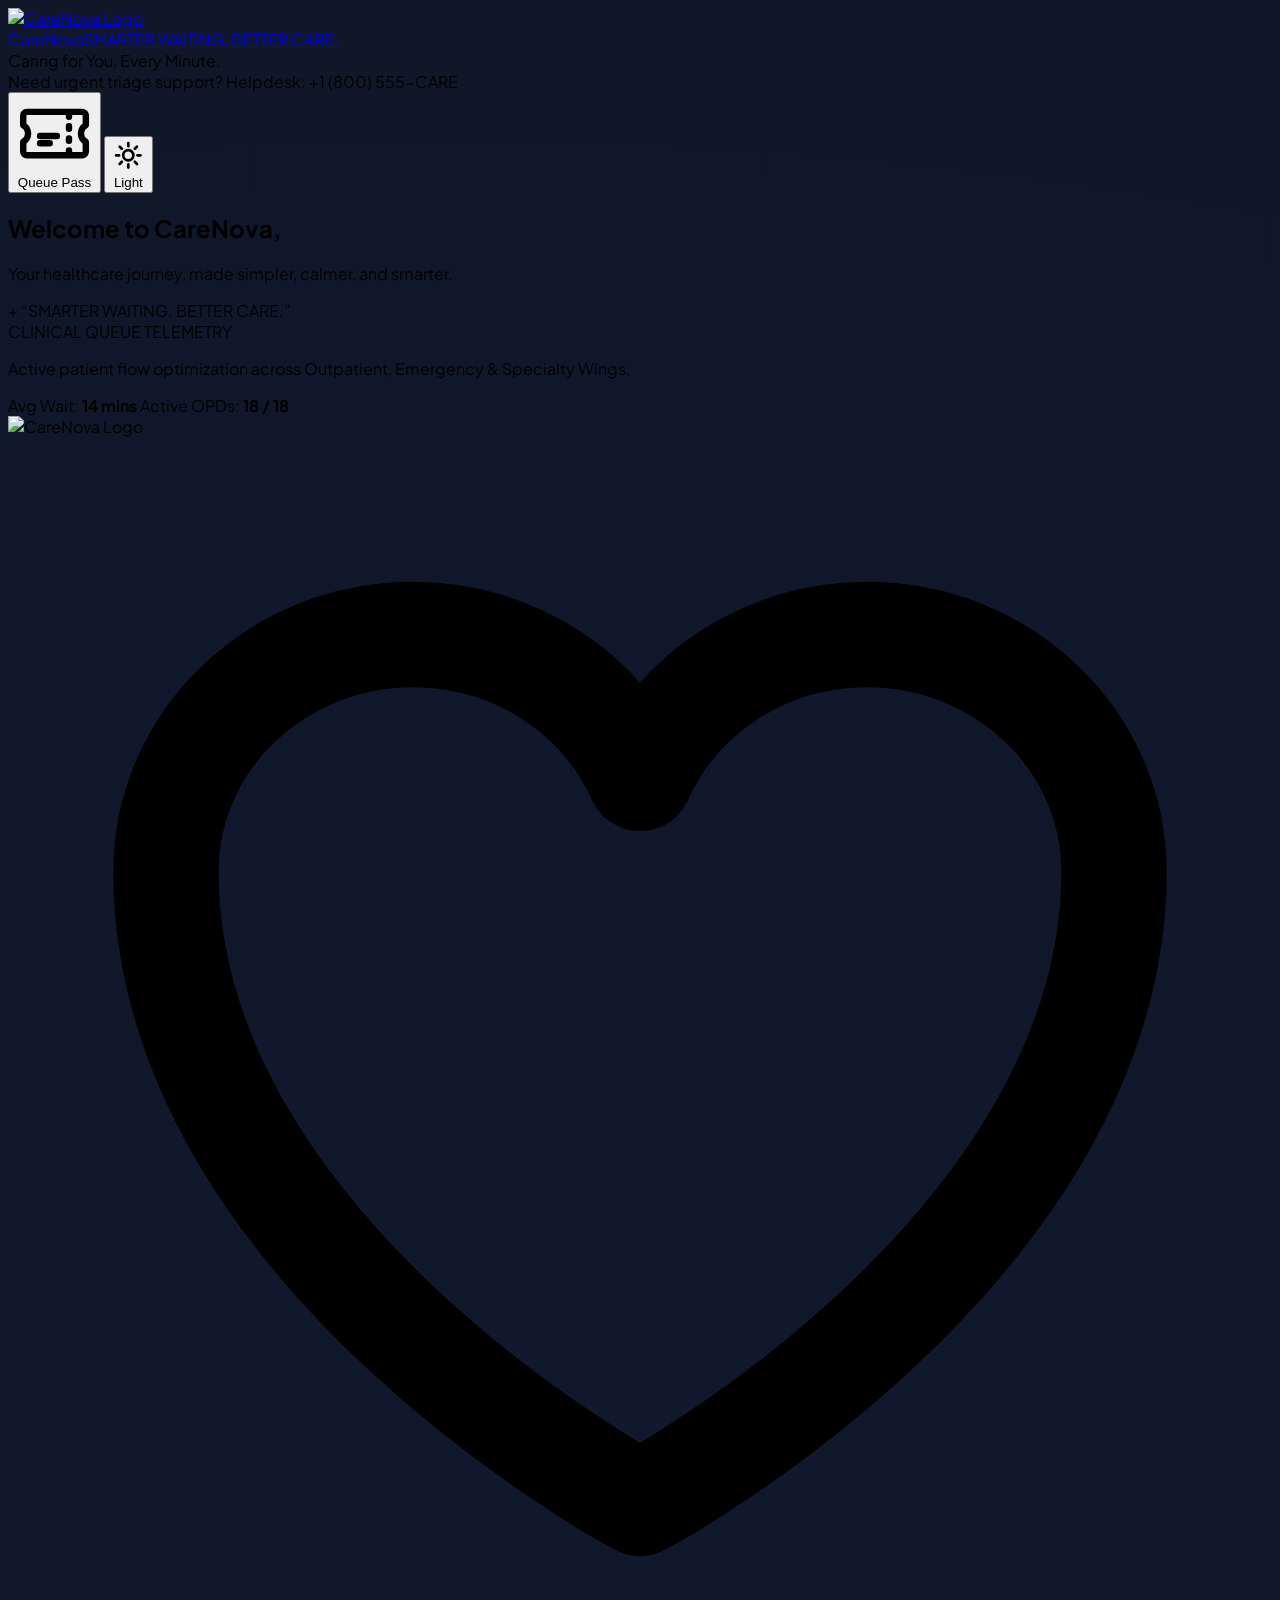
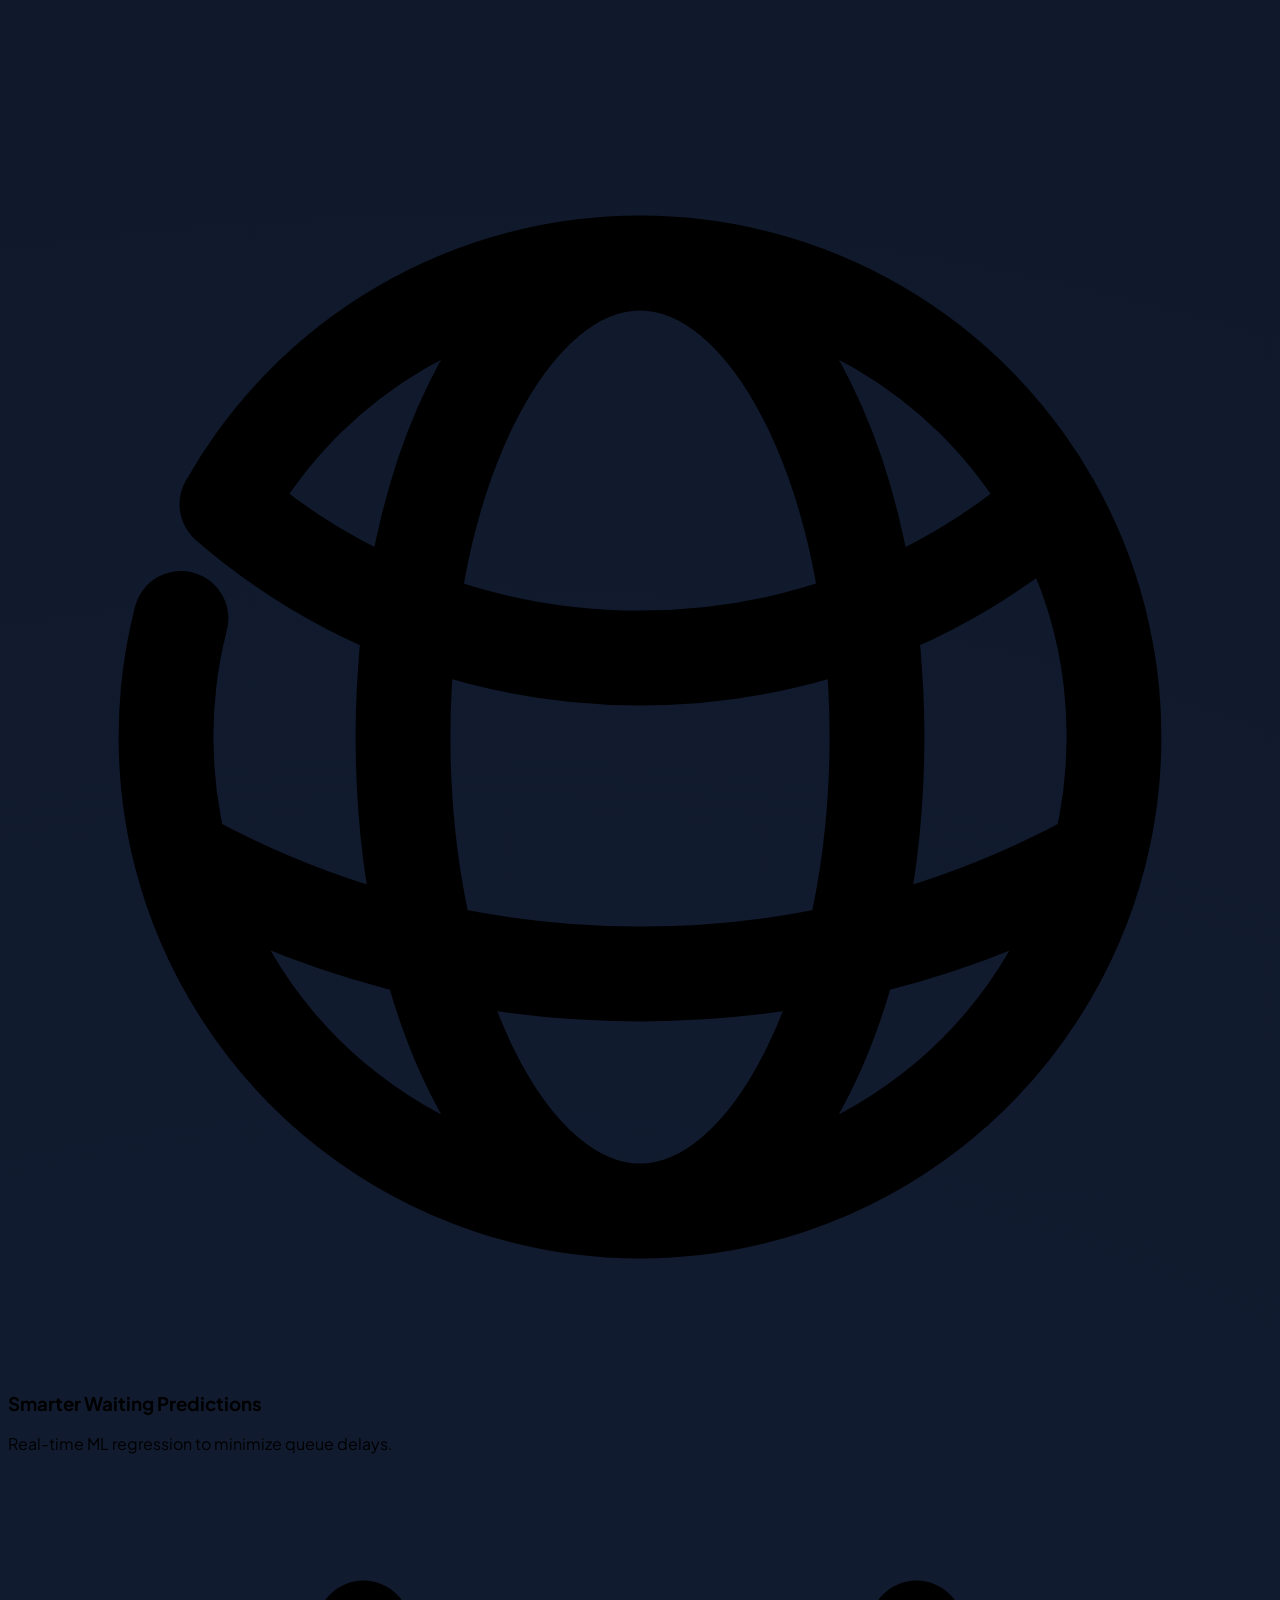
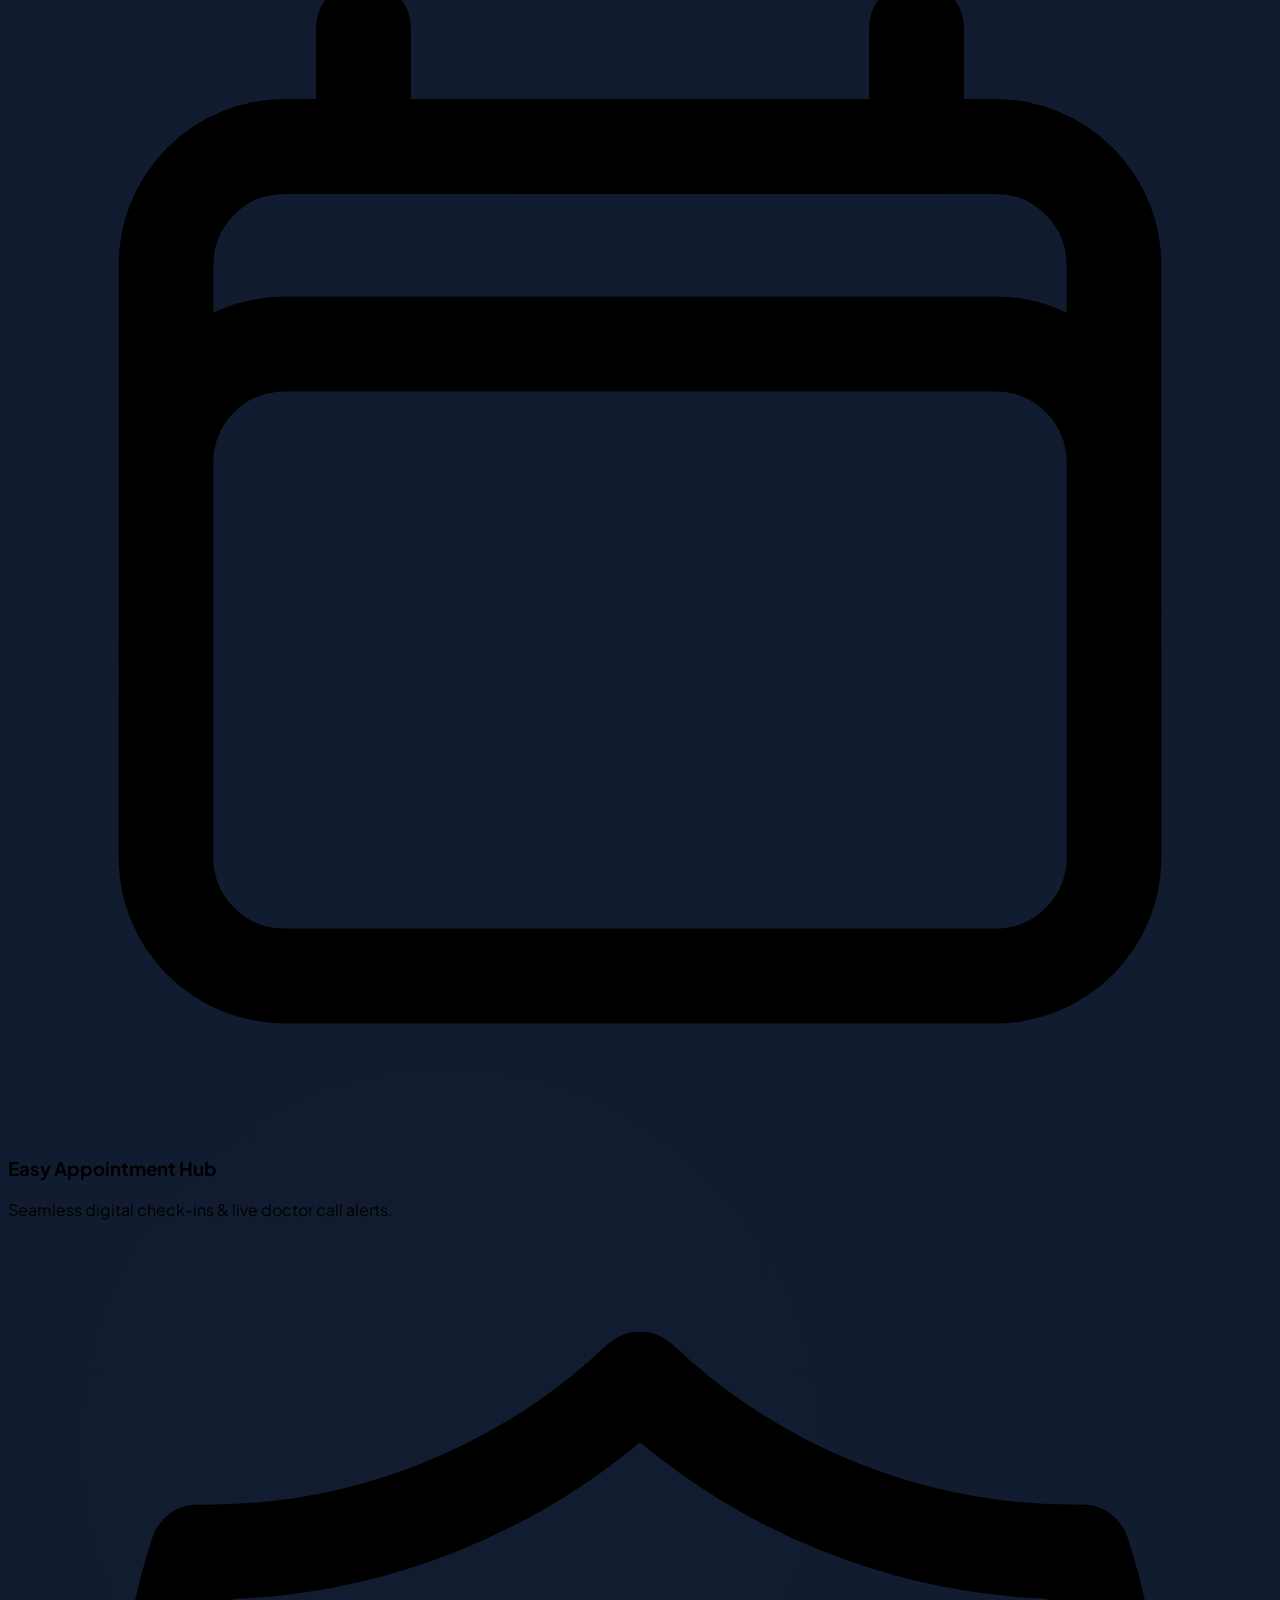
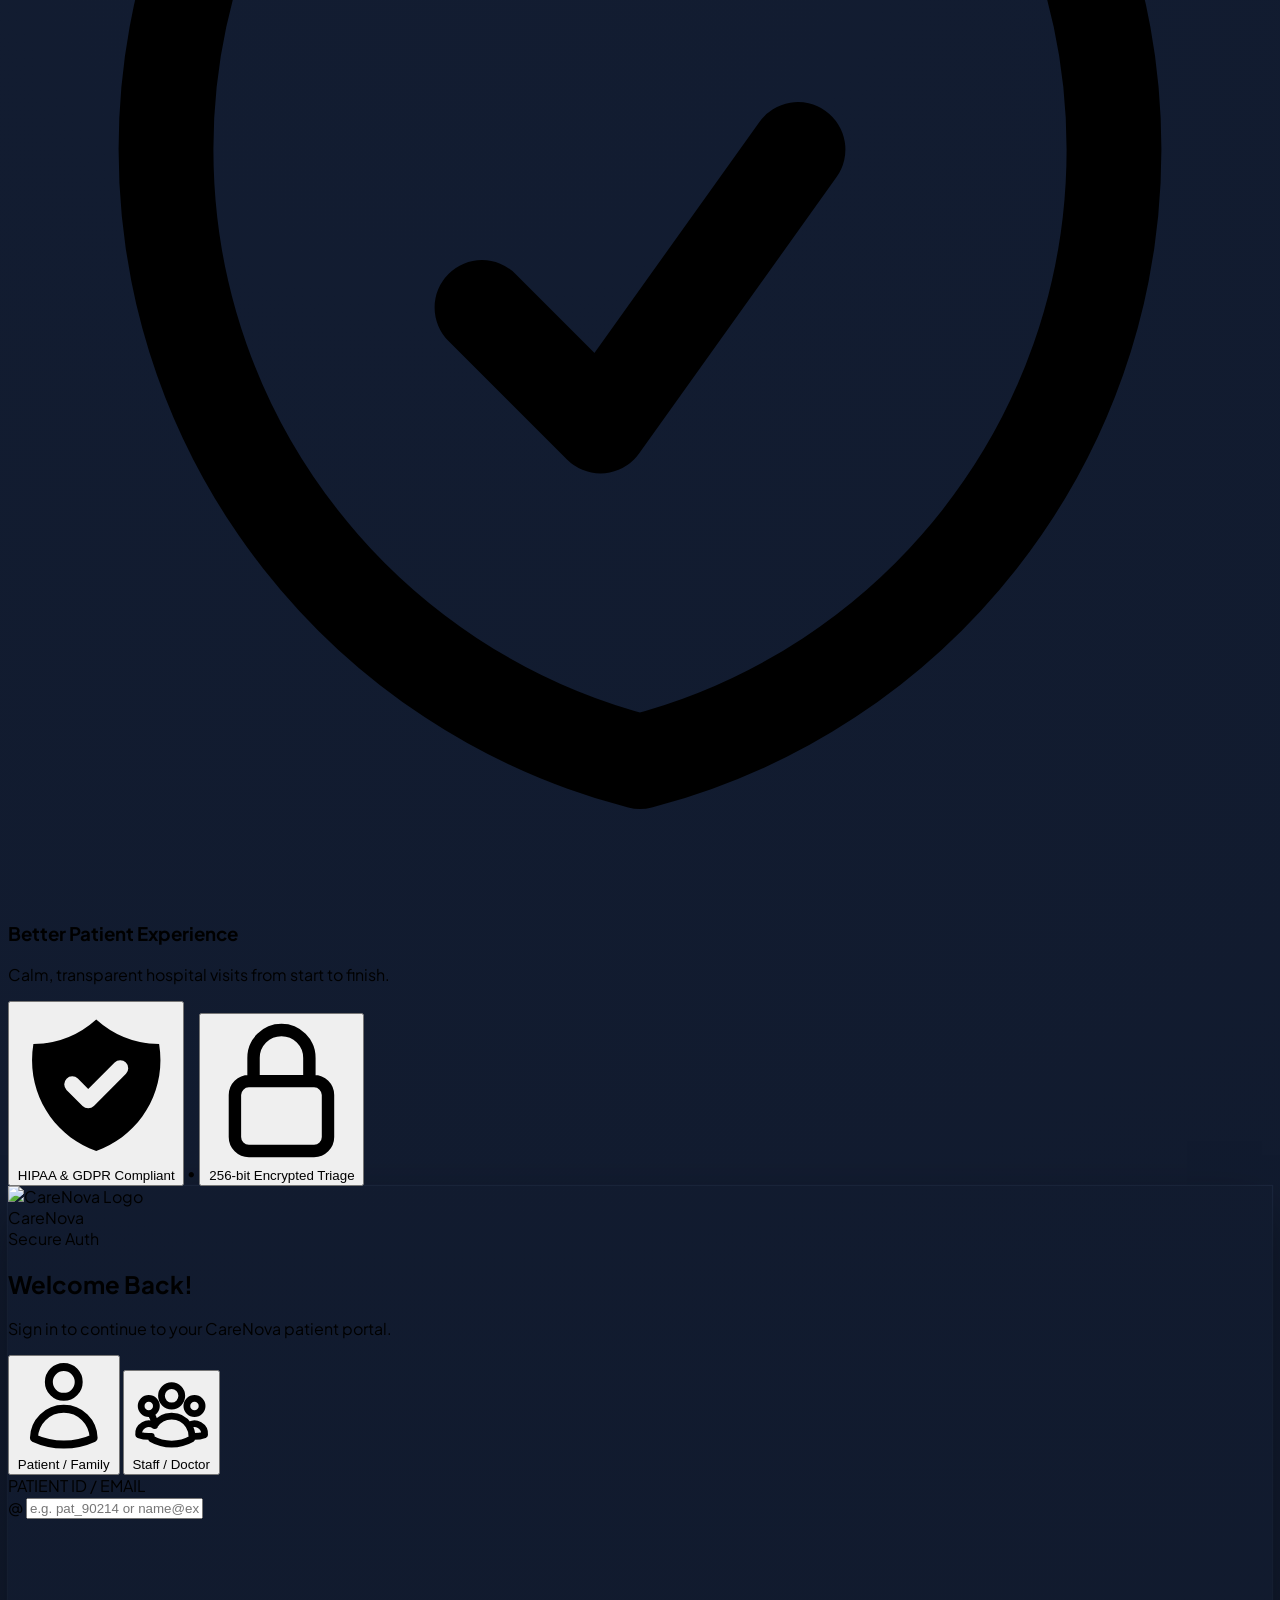
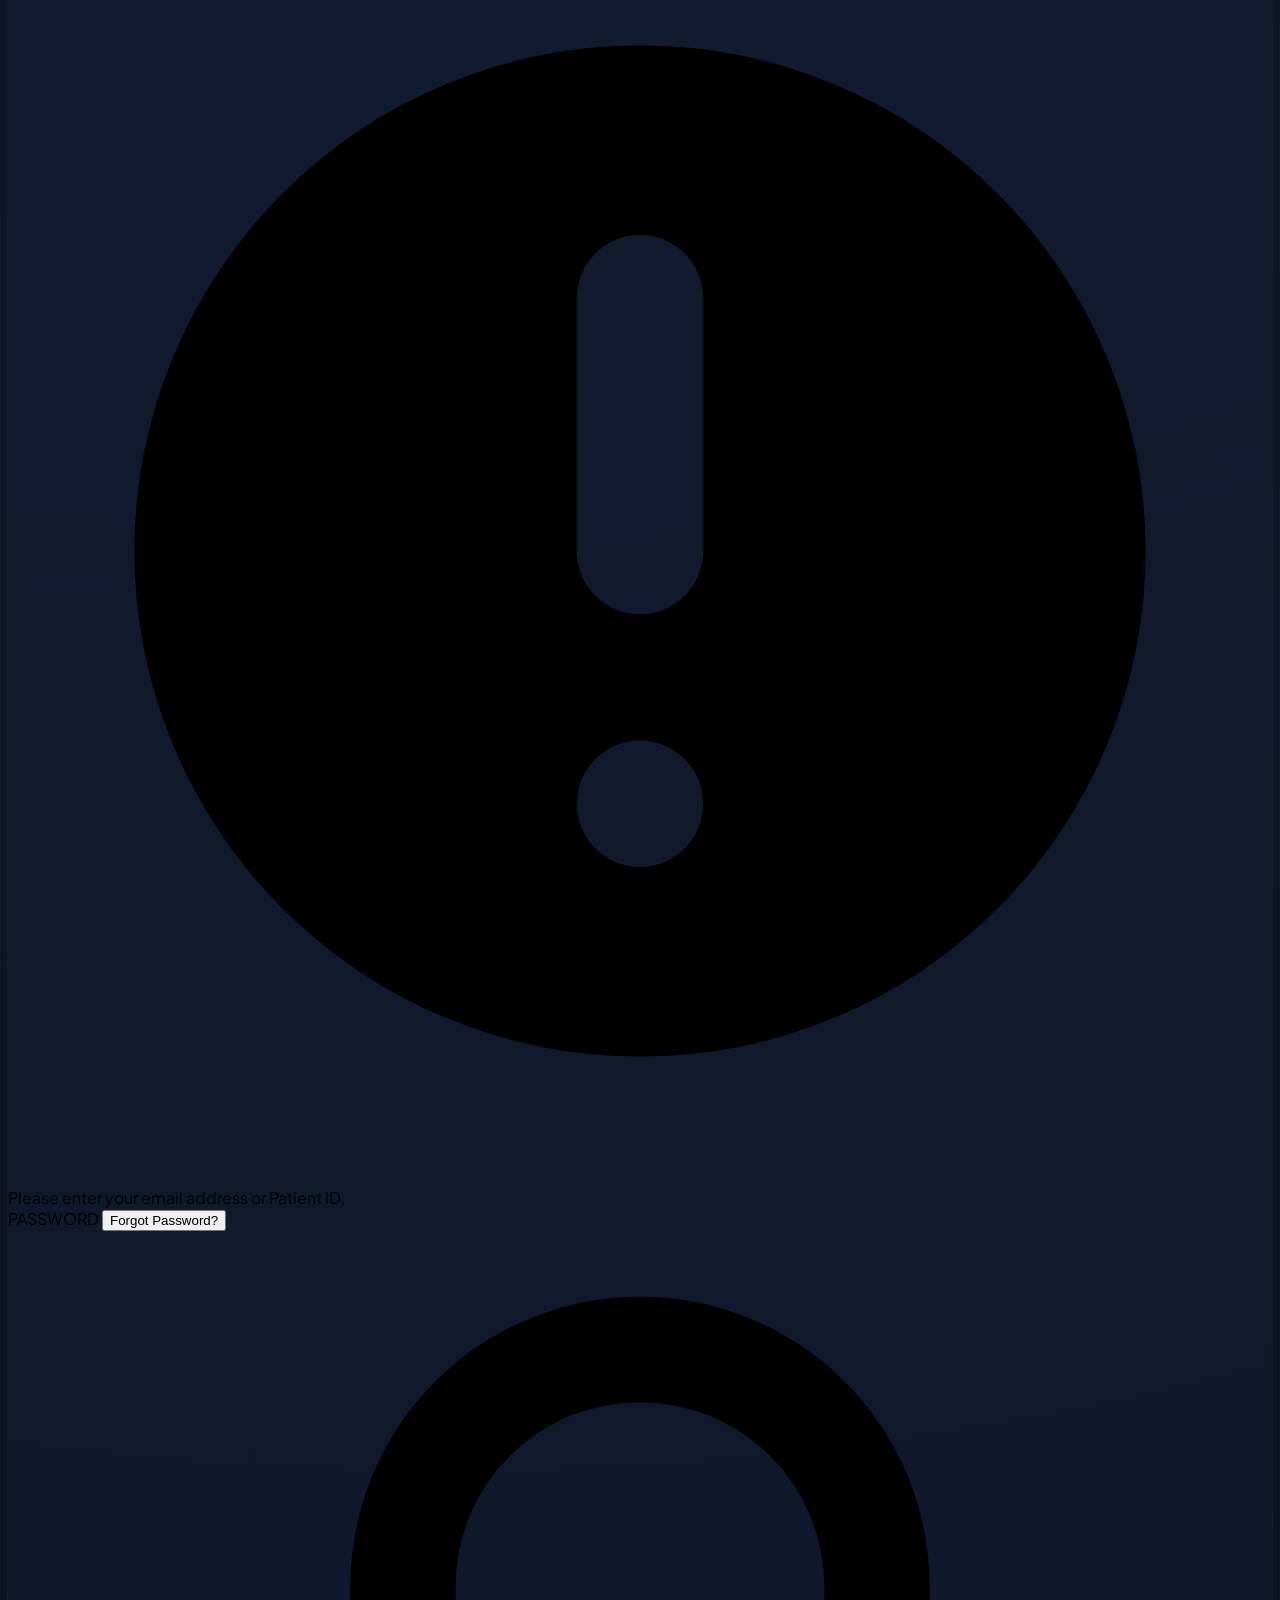
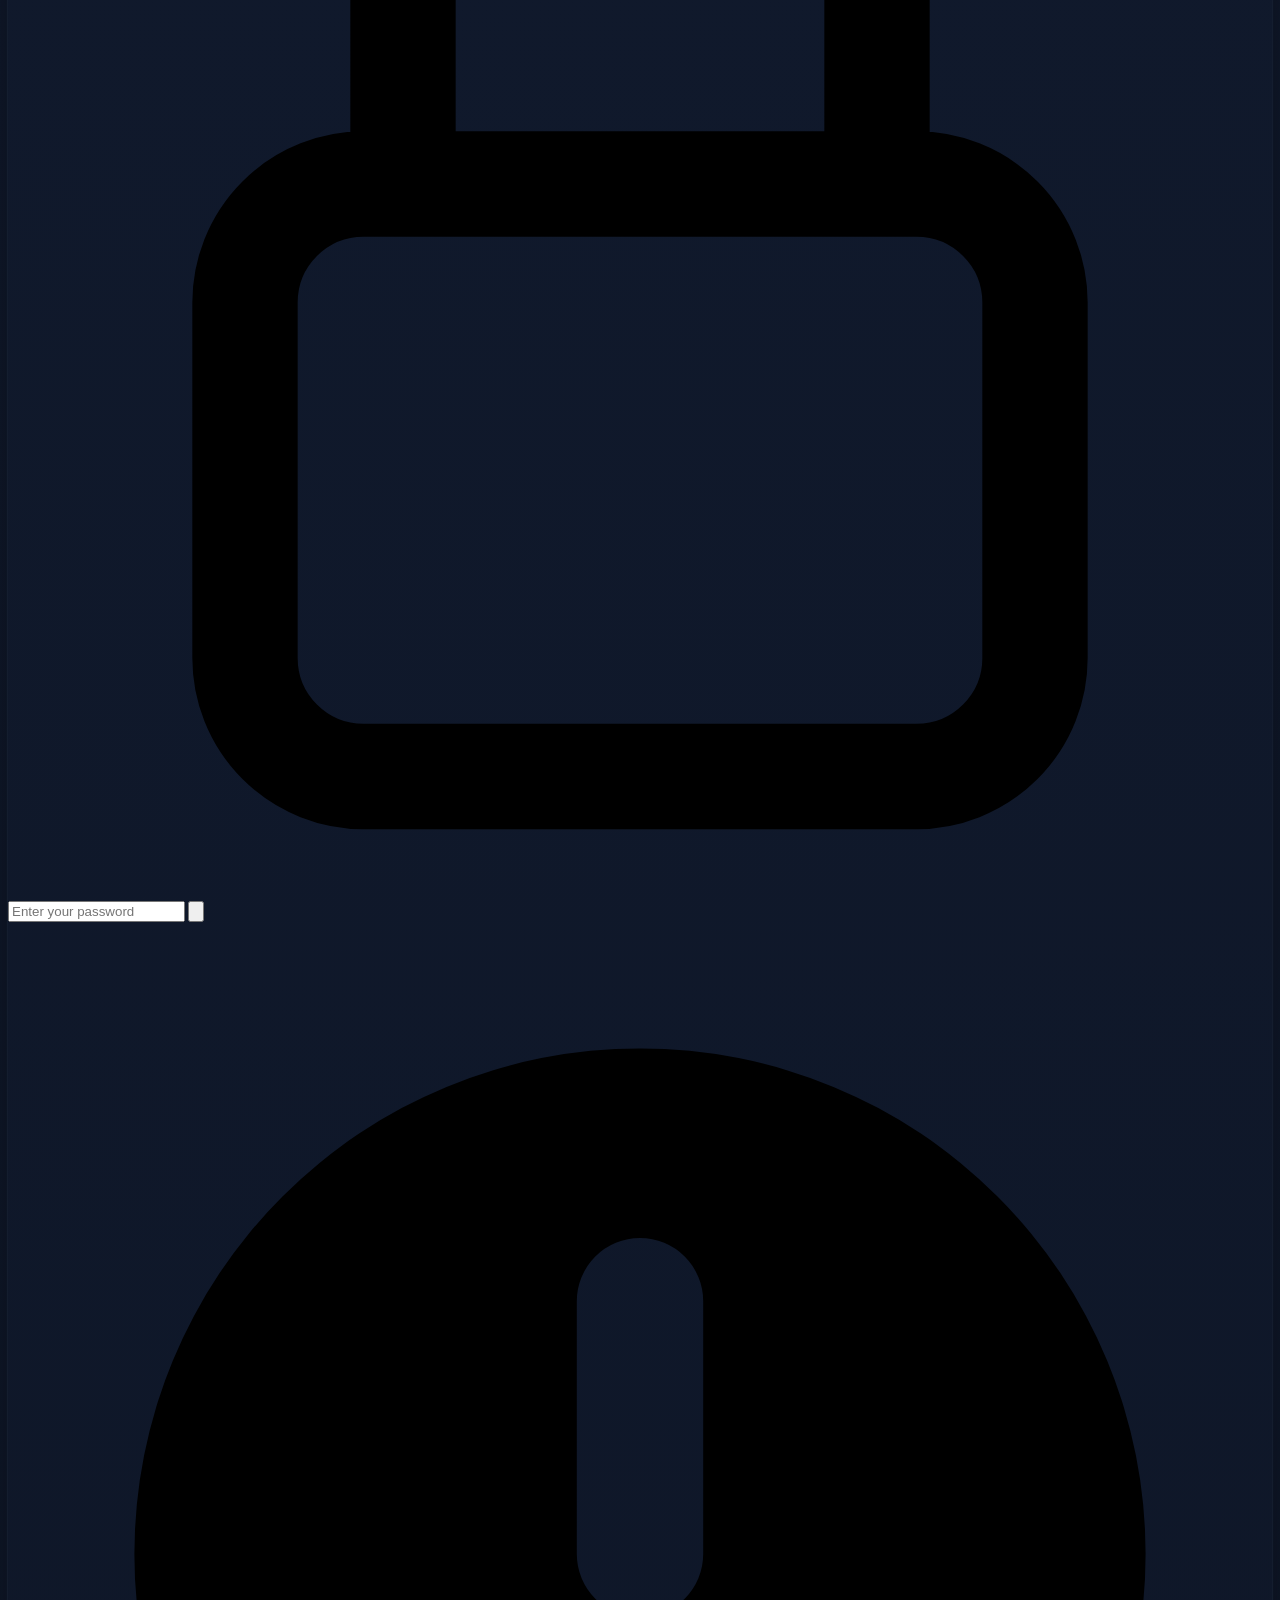
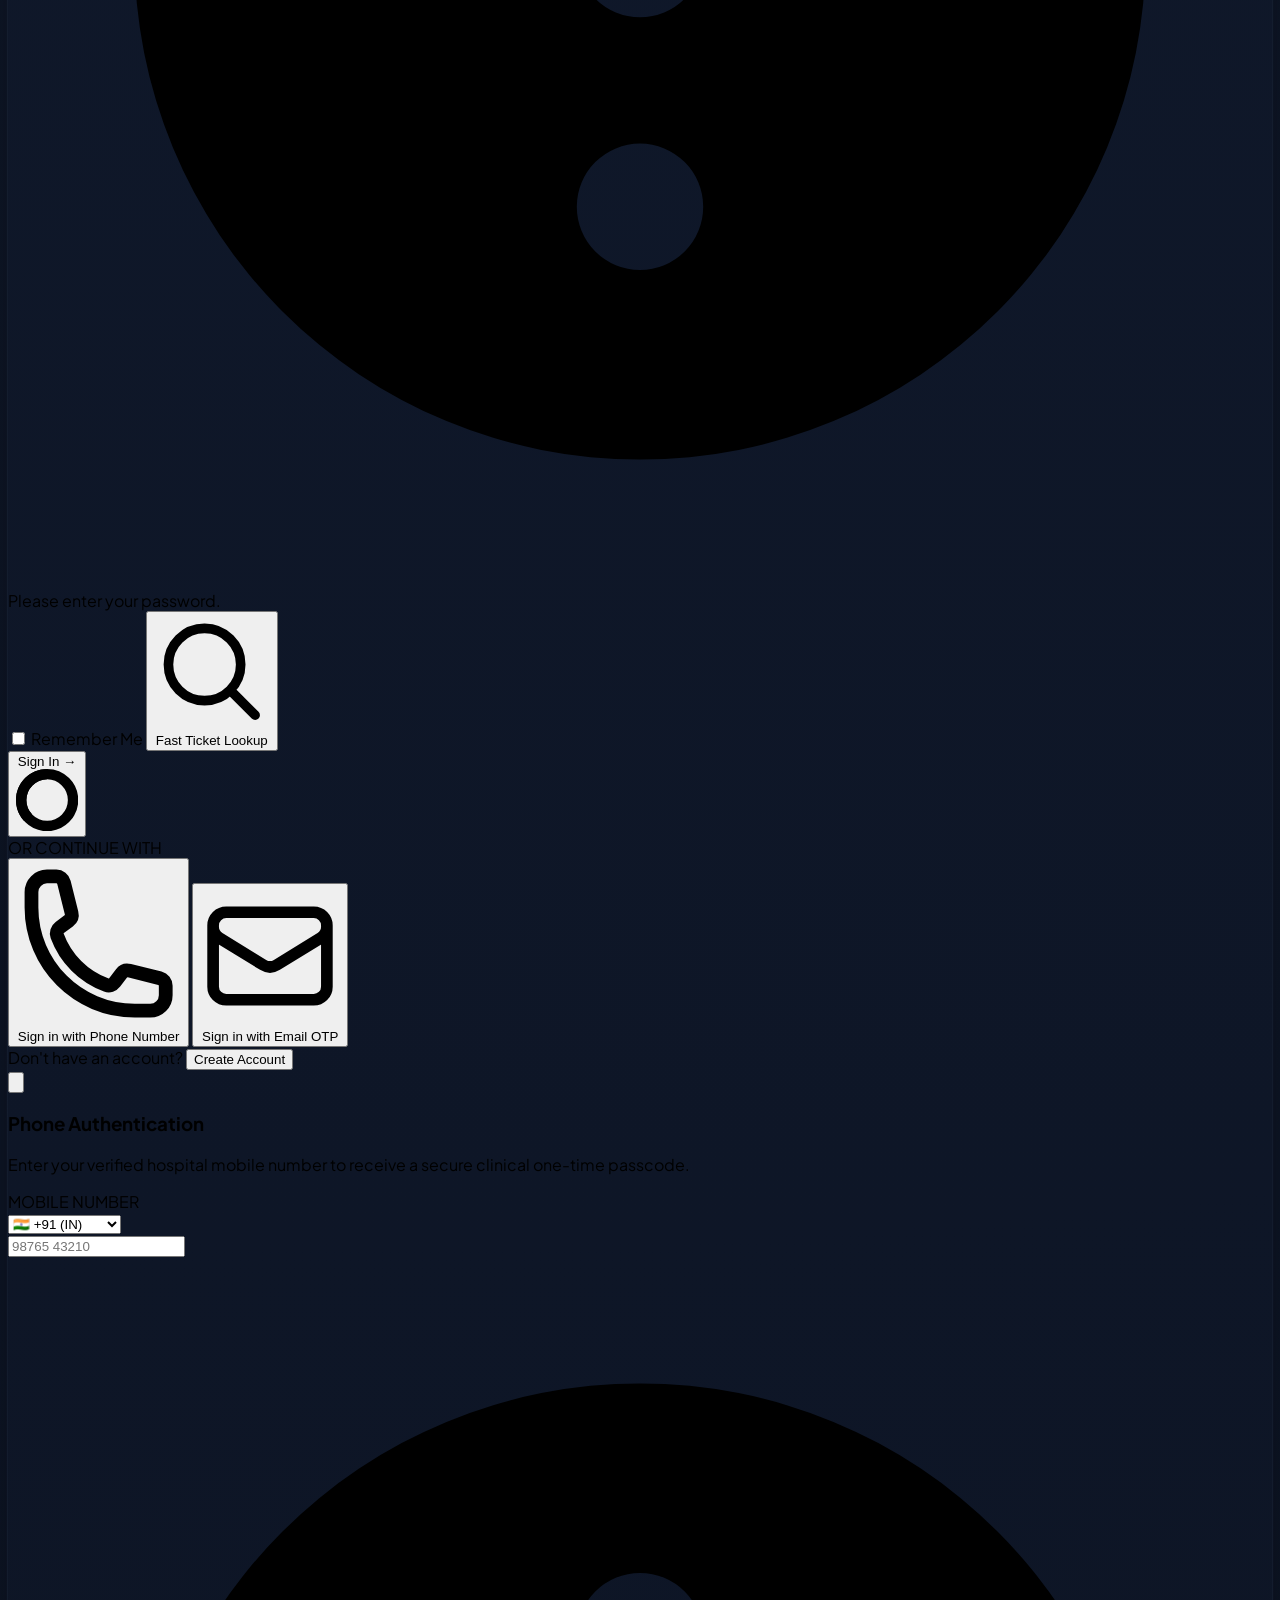
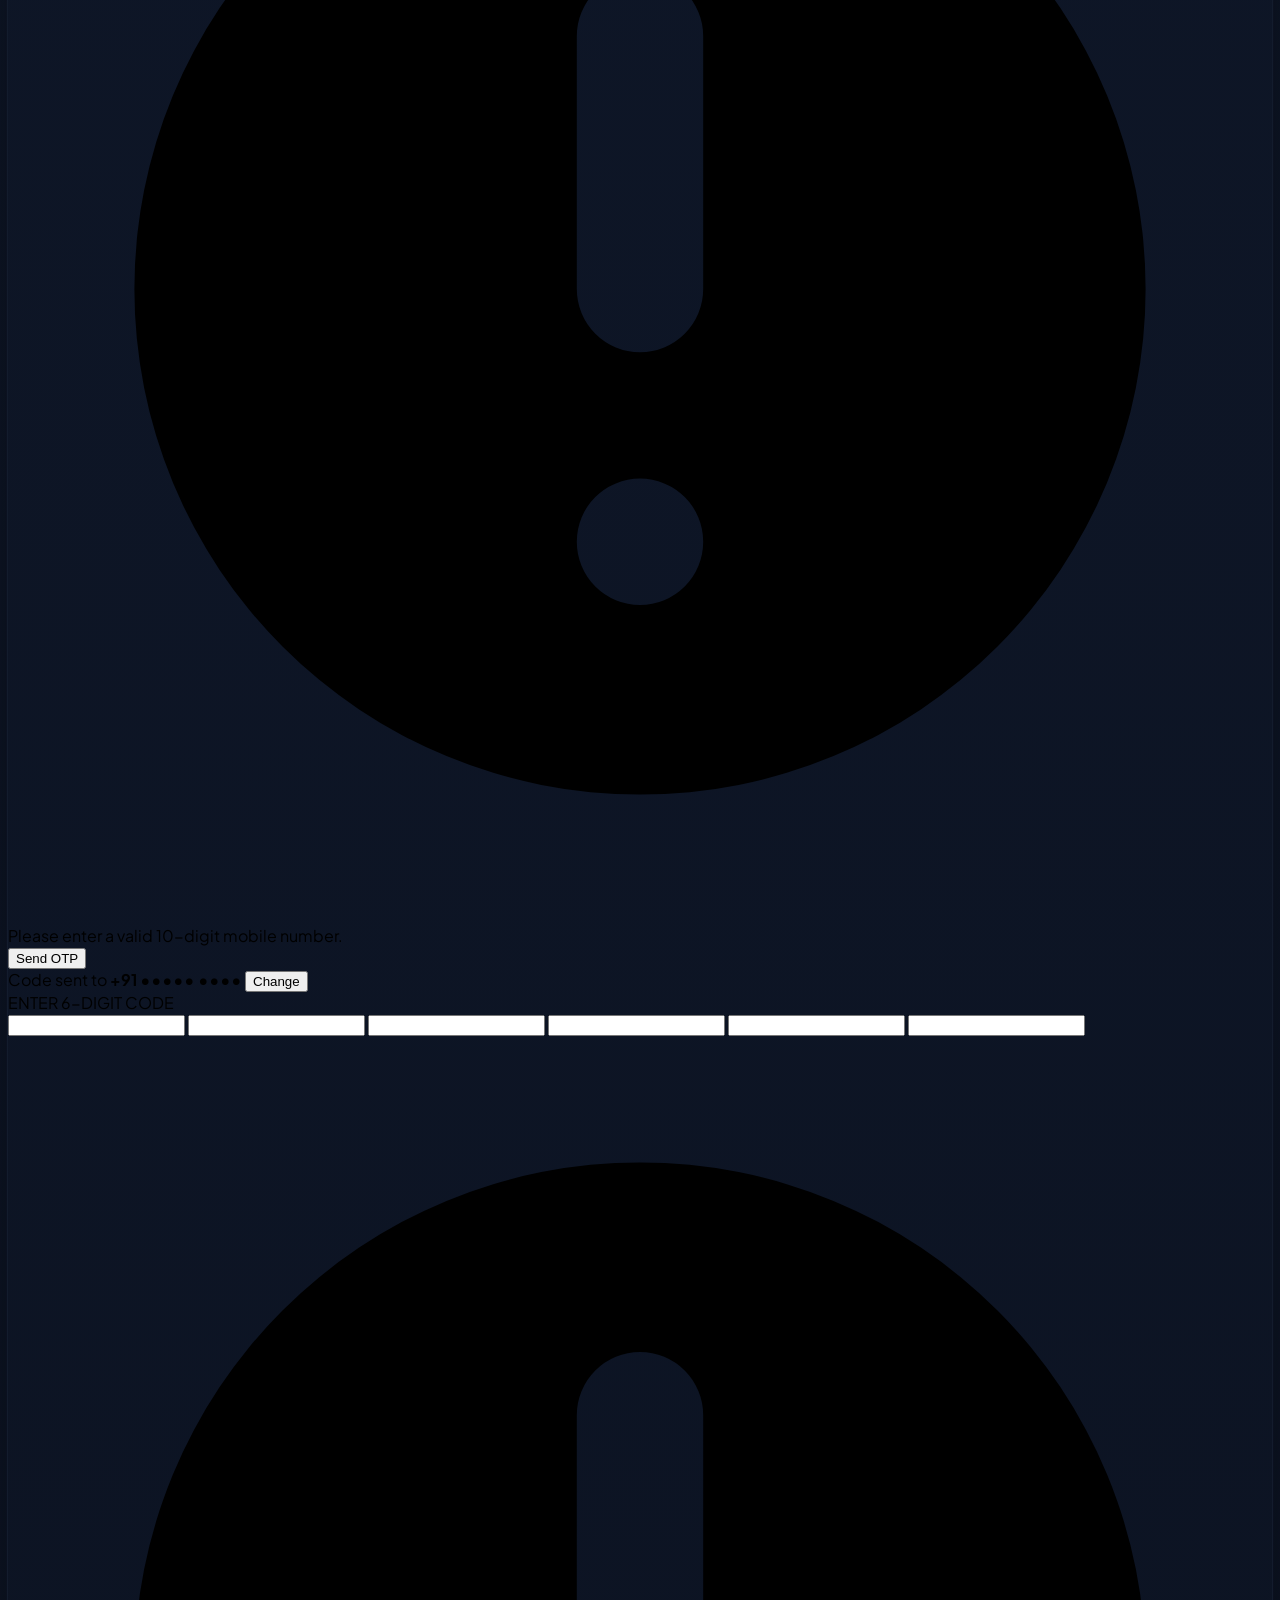
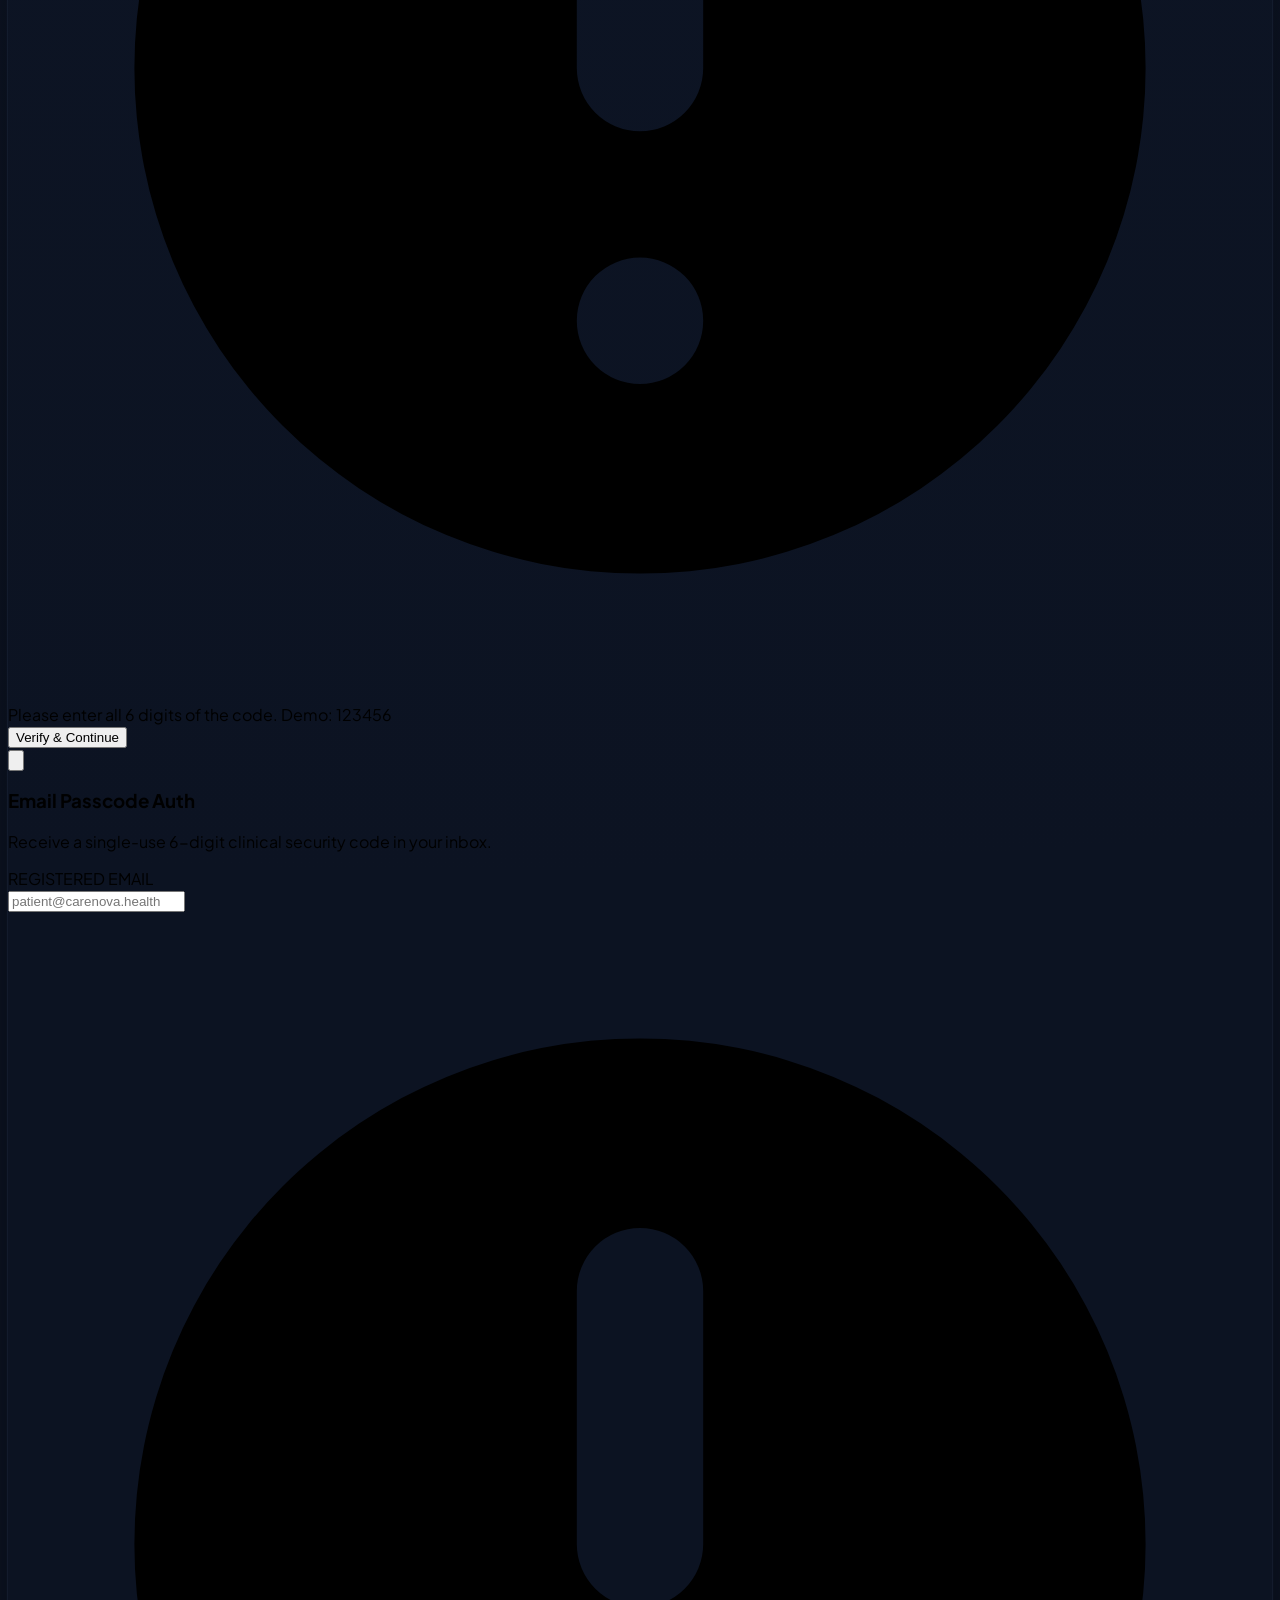
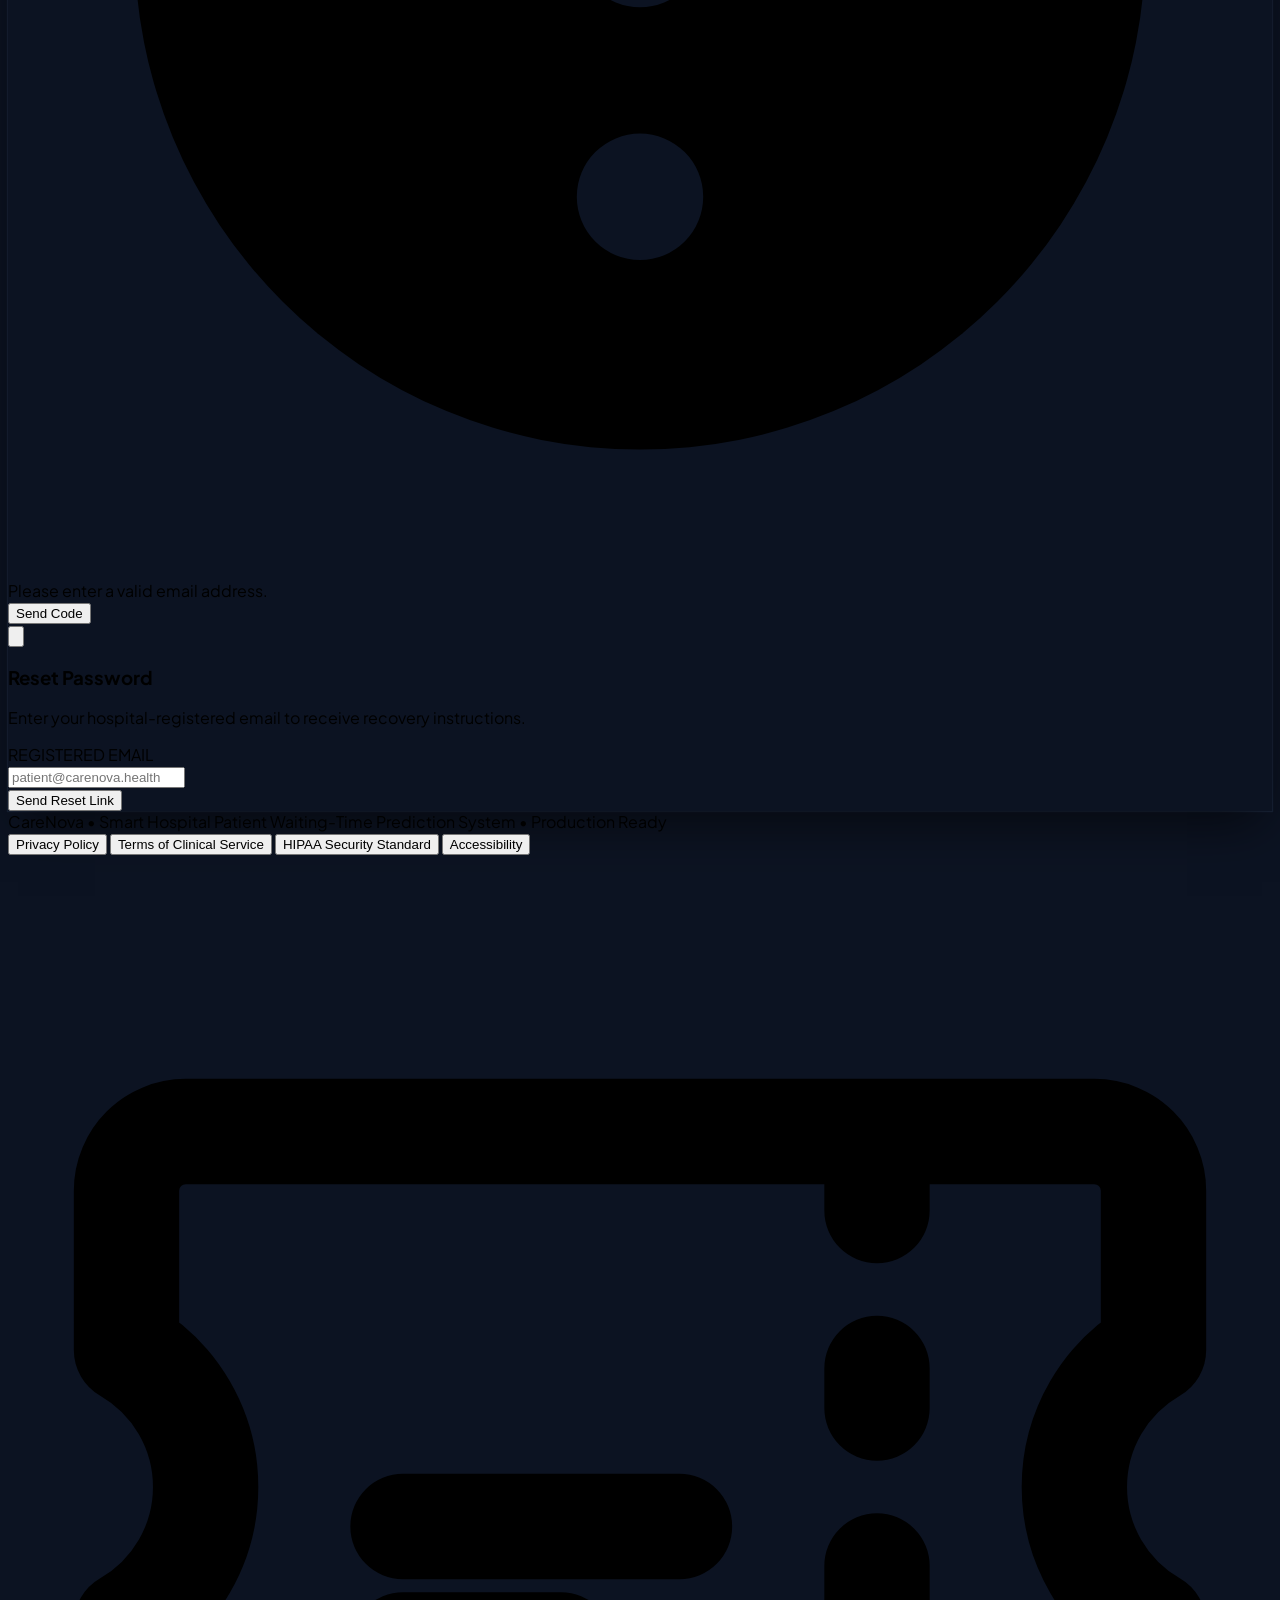
==== templates/index.html @ a92d665c "Add CareNova project files" ====
<!DOCTYPE html><html class="h-full" lang="en"><head>
<meta charset="utf-8">
<meta content="width=device-width, initial-scale=1.0" name="viewport">
<title>CareNova - Smart Hospital Patient Waiting-Time Prediction System</title>
<script src="https://cdn.tailwindcss.com?plugins=forms,container-queries"></script>
<script>
    tailwind.config = {
      darkMode: 'class',
      theme: {
        extend: {
          colors: {
            midnight: {
              bg: '#0c1322',
              card: '#161f30',
              surface: '#1c283e',
              border: '#222f47',
              input: '#121a29',
              accent: '#818cf8',
              hover: '#222f47',
              text: '#f1f5f9',
              muted: '#94a3b8'
            }
          },
          fontFamily: {
            sans: ['Plus Jakarta Sans', 'Inter', 'sans-serif']
          }
        }
      }
    }
  </script>
<style>
    @import url('https://fonts.googleapis.com/css2?family=Plus+Jakarta+Sans:wght@400;500;600;700;800&family=Inter:wght@400;500;600;700&display=swap');
    
    body {
      font-family: 'Plus Jakarta Sans', sans-serif;
    }
    
    /* Light Mode organic background glow */
    .carenova-light-bg {
      background-color: #f7f9fd;
      background-image: 
        radial-gradient(at 0% 0%, rgba(220, 228, 252, 0.6) 0px, transparent 50%),
        radial-gradient(at 100% 0%, rgba(230, 235, 255, 0.5) 0px, transparent 40%),
        radial-gradient(at 50% 100%, rgba(238, 242, 255, 0.6) 0px, transparent 60%);
    }

    /* Midnight Blue Theme for Dark Mode matching IMAGE_4 */
    .dark .carenova-dark-bg {
      background-color: #0c1322 !important;
      background-image: 
        radial-gradient(circle at 35% 25%, rgba(26, 40, 68, 0.45) 0%, rgba(12, 19, 34, 0) 65%) !important;
    }

    .dark .cn-card {
      background-color: #161f30 !important;
      border-color: #222f47 !important;
    }
    .dark .cn-surface {
      background-color: #141d2d !important;
      border-color: #222f47 !important;
    }
    .dark .cn-input-bg {
      background-color: #111827 !important;
      border-color: #222f47 !important;
    }
    .dark .cn-border {
      border-color: #222f47 !important;
    }
    .dark .cn-text-main {
      color: #f1f5f9 !important;
    }
    .dark .cn-text-muted {
      color: #94a3b8 !important;
    }
    .dark .cn-hover:hover {
      background-color: #1f2c44 !important;
    }
    .dark .cn-btn-primary {
      background-color: #5b6be8 !important;
      color: #ffffff !important;
    }
    .dark .cn-btn-primary:hover {
      background-color: #4f5fd8 !important;
    }
    .dark .cn-accent-text {
      color: #7084f5 !important;
    }

    /* Custom shadow matching floating card */
    .soft-card-shadow {
      box-shadow: 0 10px 40px -10px rgba(100, 120, 180, 0.12), 0 2px 10px -2px rgba(100, 120, 180, 0.04);
    }
    .dark .soft-card-shadow {
      box-shadow: 0 20px 50px -10px rgba(0, 0, 0, 0.6), 0 0 1px 1px rgba(34, 47, 71, 0.6);
    }
  </style>
</head>
<body class="carenova-light-bg carenova-dark-bg min-h-screen text-slate-800 dark:cn-text-main flex flex-col justify-between selection:bg-indigo-100 selection:text-indigo-900 transition-colors duration-200">
<!-- BEGIN: MainHeader -->
<header class="w-full pt-5 pb-5 px-6 md:px-14 flex items-center justify-between" data-purpose="primary-navigation">
<!-- Left Logo & Pill -->
<div class="flex items-center space-x-4">
<a class="flex items-center space-x-2.5 group" href="#"><div class="w-9 h-9 rounded-full overflow-hidden flex items-center justify-center border border-blue-100 dark:border-[#22314a] shadow-xs shrink-0 bg-white/10"><img alt="CareNova Logo" class="w-full h-full object-cover" src="https://lh3.googleusercontent.com/aida-public/[base64]"></div><div><span class="text-xl font-bold tracking-tight flex items-center"><span class="text-slate-900 dark:text-white">Care</span><span class="text-[#4f46e5] dark:text-[#818cf8]">Nova</span></span><span class="block text-[8px] font-bold tracking-wider text-slate-500 dark:text-slate-400 uppercase -mt-1">SMARTER WAITING, BETTER CARE.</span></div></a>
<!-- Caring for you pill -->
<span class="hidden lg:inline-flex items-center gap-1.5 px-3 py-1 rounded-full text-xs font-semibold bg-[#eef0fc] dark:bg-[#141e30] text-[#5c6bc0] dark:text-[#8ea0fc] border border-[#e2e6fa] dark:border-[#23334e]">
<span class="w-1.5 h-1.5 rounded-full bg-[#5c6bc0] dark:bg-[#7084f5] animate-pulse"></span>
        Caring for You, Every Minute.
      </span>
</div>
<!-- Right Header Actions -->
<div class="flex items-center space-x-6 text-xs text-slate-500 dark:cn-text-muted font-medium">
<!-- Urgent Support -->
<div class="hidden sm:block text-right pr-6 border-r border-slate-200 dark:border-[#222f47]">
<span class="block text-slate-400 dark:cn-text-muted text-[11px]">Need urgent triage support?</span>
<span class="text-[#4f5ec7] dark:text-[#8ea0fc] font-semibold text-xs tracking-tight">Helpdesk: +1 (800) 555-CARE</span>
</div>
<!-- Fast Queue Pass Button -->
<button class="flex items-center space-x-1.5 px-3.5 py-1.5 rounded-full border border-slate-200 dark:border-[#243550] bg-white dark:bg-[#141d2d] text-slate-700 dark:cn-text-main hover:bg-slate-50 dark:hover:bg-[#1c293e] transition font-medium shadow-xs cursor-pointer" id="queuePassBtn" type="button">
<svg class="w-3.5 h-3.5 text-slate-500 dark:text-[#7084f5]" fill="none" stroke="currentColor" stroke-width="2" viewBox="0 0 24 24">
<path d="M16.5 6v.75m0 3v.75m0 3v.75m0 3V18m-9-5.25h5.25M7.5 15h3M3.375 5.25c-.621 0-1.125.504-1.125 1.125v3.026a2.999 2.999 0 010 5.198v3.026c0 .621.504 1.125 1.125 1.125h17.25c.621 0 1.125-.504 1.125-1.125v-3.026a2.999 2.999 0 010-5.198V6.375c0-.621-.504-1.125-1.125-1.125H3.375z" stroke-linecap="round" stroke-linejoin="round"></path>
</svg>
<span>Queue Pass</span>
</button>
<!-- Light / Dark Theme Toggle Button -->
<button aria-label="Toggle Light and Dark Mode" class="flex items-center space-x-1.5 px-3.5 py-1.5 rounded-full border border-slate-200 dark:border-[#243550] bg-white dark:bg-[#141d2d] text-slate-700 dark:cn-text-main hover:bg-slate-50 dark:hover:bg-[#1c293e] transition font-medium text-xs shadow-xs cursor-pointer select-none" id="theme-toggle" onclick="toggleTheme()" type="button">
<span class="flex items-center" id="themeIconContainer"><svg class="w-3.5 h-3.5 text-slate-700 shrink-0" fill="none" stroke="currentColor" stroke-width="2" viewBox="0 0 24 24"><path stroke-linecap="round" stroke-linejoin="round" d="M21.752 15.002A9.718 9.718 0 0118 15.75c-5.385 0-9.75-4.365-9.75-9.75 0-1.33.266-2.597.748-3.752A9.753 9.753 0 003 11.25C3 16.635 7.365 21 12.75 21a9.753 9.753 0 009.002-5.998z"></path></svg></span>
<span id="themeLabel">Dark</span>
</button>
</div>
</header>
<!-- END: MainHeader -->
<!-- Full-width Horizontal Divider beneath top navigation header -->
<div class="w-full border-b border-black dark:border-[#1e2a3d] transition-colors" data-purpose="header-divider"></div>
<!-- Toast Notification Container -->
<div class="fixed top-5 right-5 z-50 flex flex-col gap-2 max-w-sm w-full pointer-events-none" id="toastContainer"></div>
<!-- BEGIN: MainContent -->
<main class="w-full max-w-7xl mx-auto px-6 md:px-12 py-8 md:py-12 flex-1 flex items-center" data-purpose="auth-and-overview-section">
<div class="grid grid-cols-1 lg:grid-cols-12 gap-10 xl:gap-14 items-center w-full">
<!-- LEFT HERO COLUMN -->
<section class="lg:col-span-7 space-y-7" data-purpose="hero-overview">
<!-- Big Two-tone Headline -->
<div class="space-y-2">
<h1 class="text-4xl sm:text-5xl lg:text-[3.25rem] font-extrabold tracking-tight leading-[1.12]"><span class="text-[#4338ca] dark:text-[#818cf8]">Welcome to</span> <span class="text-[#2563eb] dark:text-white ml-1">Care</span><span class="text-[#2563eb] dark:text-[#c7d2fe]">Nova,</span></h1>
<p class="text-xl sm:text-2xl font-bold text-slate-800 dark:text-slate-200 tracking-tight whitespace-nowrap">
            Your healthcare journey, made simpler, calmer, and smarter.
          </p>
</div>
<!-- Pill Tag -->
<div>
<span class="inline-flex items-center gap-1.5 px-3.5 py-1.5 rounded-full text-xs font-semibold bg-white dark:bg-[#121b2a] text-slate-600 dark:text-slate-300 border border-slate-200 dark:border-[#1f2c42] shadow-xs">
<span class="text-slate-400 dark:text-[#7084f5] text-sm font-light">+</span>
<span>“SMARTER WAITING. BETTER CARE.”</span>
</span>
</div>
<!-- Clinical Queue Telemetry Card -->
<div class="bg-white/95 dark:bg-[#141e30] border border-slate-100 dark:border-[#223149] rounded-3xl p-6 sm:p-7 shadow-sm relative overflow-hidden flex items-center justify-between">
<div class="space-y-2 max-w-md">
<div class="flex items-center space-x-2">
<span class="w-2 h-2 rounded-full bg-emerald-500 inline-block animate-pulse"></span>
<span class="text-[11px] font-bold tracking-wider text-blue-700 dark:text-[#7084f5] uppercase">
                CLINICAL QUEUE TELEMETRY
              </span>
</div>
<p class="text-sm sm:text-base font-semibold text-slate-800 dark:text-slate-100 leading-snug">
              Active patient flow optimization across Outpatient, Emergency &amp; Specialty Wings.
            </p>
<div class="flex items-center gap-4 text-xs text-slate-500 dark:text-slate-400 pt-1">
<span class="flex items-center gap-1.5"><span class="w-1.5 h-1.5 rounded-full bg-indigo-500"></span> Avg Wait: <strong class="text-slate-700 dark:text-slate-200 font-semibold">14 mins</strong></span>
<span class="flex items-center gap-1.5"><span class="w-1.5 h-1.5 rounded-full bg-emerald-500"></span> Active OPDs: <strong class="text-slate-700 dark:text-slate-200 font-semibold">18 / 18</strong></span>
</div>
</div>
<!-- Rounded Card Icon / Logo Badge -->
<div class="relative shrink-0 ml-4 flex items-center justify-center">
<!-- Dark mode CareNova logo badge -->
<div class="hidden dark:flex p-2.5 rounded-2xl bg-white border border-slate-200 items-center justify-center shadow-lg transition-transform hover:scale-105 duration-200">
<img alt="CareNova Logo" class="h-10 w-auto object-contain" src="https://lh3.googleusercontent.com/aida-public/[base64]">
</div>
<!-- Light mode badge -->
<div class="dark:hidden w-16 h-16 rounded-full bg-[#f0f3fd] flex items-center justify-center border border-[#e4ebfc]">
<div class="w-11 h-11 rounded-2xl bg-white flex items-center justify-center shadow-xs border border-slate-100 text-slate-700">
<svg class="w-5 h-5 text-blue-600" fill="none" stroke="currentColor" stroke-width="2" viewBox="0 0 24 24">
<path d="M21 8.25c0-2.485-2.099-4.5-4.688-4.5-1.935 0-3.597 1.126-4.312 2.733-.715-1.607-2.377-2.733-4.313-2.733C5.1 3.75 3 5.765 3 8.25c0 7.22 9 12 9 12s9-4.78 9-12z" stroke-linecap="round" stroke-linejoin="round"></path>
</svg>
</div>
</div>
</div>
</div>
<!-- Three Horizontal Feature Cards Side by Side -->
<div class="grid grid-cols-1 sm:grid-cols-3 gap-3.5 pt-1">
<!-- Card 1: Smarter Waiting Predictions -->
<div class="bg-white/80 dark:bg-[#141e30] border border-slate-100 dark:border-[#1f2c42] p-5 rounded-2xl shadow-xs flex flex-col justify-between transition hover:border-indigo-400/40">
<div>
<div class="w-9 h-9 rounded-xl bg-slate-50 dark:bg-[#1a253a] border border-slate-100 dark:border-[#25354e] flex items-center justify-center text-slate-600 dark:text-[#7084f5] mb-3.5">
<svg class="w-4.5 h-4.5" fill="none" stroke="currentColor" stroke-width="1.8" viewBox="0 0 24 24">
<path d="M12 21a9.004 9.004 0 008.716-6.747M12 21a9.004 9.004 0 01-8.716-6.747M12 21c2.485 0 4.5-4.03 4.5-9S14.485 3 12 3m0 18c-2.485 0-4.5-4.03-4.5-9S9.515 3 12 3m0 0a8.997 8.997 0 017.843 4.582M12 3a8.997 8.997 0 00-7.843 4.582m15.686 0A11.953 11.953 0 0112 10.5c-2.998 0-5.74-1.1-7.843-2.918m15.686 0A8.959 8.959 0 0121 12c0 .778-.099 1.533-.284 2.253m0 0A17.919 17.919 0 0112 16.5c-3.162 0-6.133-.815-8.716-2.247m0 0A9.015 9.015 0 013 12c0-.778.099-1.533.284-2.253" stroke-linecap="round" stroke-linejoin="round"></path>
</svg>
</div>
<h3 class="text-[13px] font-bold italic text-slate-900 dark:text-white leading-tight mb-1">
                Smarter Waiting Predictions
              </h3>
<p class="text-[12px] text-slate-700 dark:text-slate-400 leading-normal font-normal">
                Real-time ML regression to minimize queue delays.
              </p>
</div>
</div>
<!-- Card 2: Easy Appointment Hub -->
<div class="bg-white/80 dark:bg-[#141e30] border border-slate-100 dark:border-[#1f2c42] p-5 rounded-2xl shadow-xs flex flex-col justify-between transition hover:border-indigo-400/40">
<div>
<div class="w-9 h-9 rounded-xl bg-slate-50 dark:bg-[#1a253a] border border-slate-100 dark:border-[#25354e] flex items-center justify-center text-slate-600 dark:text-[#7084f5] mb-3.5">
<svg class="w-4.5 h-4.5" fill="none" stroke="currentColor" stroke-width="1.8" viewBox="0 0 24 24">
<path d="M6.75 3v2.25M17.25 3v2.25M3 18.75V7.5a2.25 2.25 0 012.25-2.25h13.5A2.25 2.25 0 0121 7.5v11.25m-18 0A2.25 2.25 0 005.25 21h13.5A2.25 2.25 0 0021 18.75m-18 0v-7.5A2.25 2.25 0 015.25 9h13.5A2.25 2.25 0 0121 11.25v7.5" stroke-linecap="round" stroke-linejoin="round"></path>
</svg>
</div>
<h3 class="text-[13px] font-bold italic text-slate-900 dark:text-white leading-tight mb-1">
                Easy Appointment Hub
              </h3>
<p class="text-[12px] text-slate-700 dark:text-slate-400 leading-normal font-normal">
                Seamless digital check-ins &amp; live doctor call alerts.
              </p>
</div>
</div>
<!-- Card 3: Better Patient Experience -->
<div class="bg-white/80 dark:bg-[#141e30] border border-slate-100 dark:border-[#1f2c42] p-5 rounded-2xl shadow-xs flex flex-col justify-between transition hover:border-indigo-400/40">
<div>
<div class="w-9 h-9 rounded-xl bg-slate-50 dark:bg-[#1a253a] border border-slate-100 dark:border-[#25354e] flex items-center justify-center text-slate-600 dark:text-[#7084f5] mb-3.5">
<svg class="w-4.5 h-4.5" fill="none" stroke="currentColor" stroke-width="1.8" viewBox="0 0 24 24">
<path d="M9 12.75L11.25 15 15 9.75m-3-7.036A11.959 11.959 0 013.598 6 11.99 11.99 0 003 9.749c0 5.592 3.824 10.29 9 11.623 5.176-1.332 9-6.03 9-11.622 0-1.31-.21-2.571-.598-3.751h-.152c-3.196 0-6.1-1.248-8.25-3.285z" stroke-linecap="round" stroke-linejoin="round"></path>
</svg>
</div>
<h3 class="text-[13px] font-bold italic text-slate-900 dark:text-white leading-tight mb-1">
                Better Patient Experience
              </h3>
<p class="text-[12px] text-slate-700 dark:text-slate-400 leading-normal font-normal">
                Calm, transparent hospital visits from start to finish.
              </p>
</div>
</div>
</div>
<!-- Footer Trust Badges -->
<div class="flex items-center space-x-5 text-xs text-slate-500 dark:text-slate-400 font-medium pt-2">
<button class="flex items-center space-x-1.5 hover:text-slate-800 dark:hover:text-slate-200 transition cursor-pointer" onclick="openPolicyModal('HIPAA Security Standard')">
<svg class="w-4 h-4 text-[#5c6bc0] dark:text-[#7084f5]" fill="currentColor" viewBox="0 0 20 20">
<path clip-rule="evenodd" d="M10 1.944A11.954 11.954 0 012.166 5C2.056 5.649 2 6.319 2 7c0 5.225 3.34 9.67 8 11.317C14.66 16.67 18 12.225 18 7c0-.682-.057-1.35-.166-2.001A11.954 11.954 0 0110 1.944zM13.707 8.707a1 1 0 00-1.414-1.414L9 10.586 7.707 9.293a1 1 0 00-1.414 1.414l2 2a1 1 0 001.414 0l4-4z" fill-rule="evenodd"></path>
</svg>
<span>HIPAA &amp; GDPR Compliant</span>
</button>
<span class="text-slate-300 dark:text-slate-600">•</span>
<button class="flex items-center space-x-1.5 hover:text-slate-800 dark:hover:text-slate-200 transition cursor-pointer" onclick="openPolicyModal('256-bit Encrypted Triage Architecture')">
<svg class="w-4 h-4 text-[#5c6bc0] dark:text-[#7084f5]" fill="none" stroke="currentColor" stroke-width="2" viewBox="0 0 24 24">
<path d="M16.5 10.5V6.75a4.5 4.5 0 10-9 0v3.75m-.75 11.25h10.5a2.25 2.25 0 002.25-2.25v-6.75a2.25 2.25 0 00-2.25-2.25H6.75a2.25 2.25 0 00-2.25 2.25v6.75a2.25 2.25 0 002.25 2.25z" stroke-linecap="round" stroke-linejoin="round"></path>
</svg>
<span>256-bit Encrypted Triage</span>
</button>
</div>
</section>
<!-- RIGHT LOGIN CARD -->
<section class="lg:col-span-5" data-purpose="auth-portal-card">
<div class="bg-white dark:bg-[#161f30] border border-slate-100 dark:border-[#222f47] rounded-3xl p-7 sm:p-9 soft-card-shadow relative transition-all">
<!-- Top Card Header: CareNova logo + Secure Auth pill -->
<div class="flex items-center justify-between mb-6">
<div class="flex items-center space-x-2"><div class="w-7 h-7 rounded-full overflow-hidden flex items-center justify-center border border-blue-100 dark:border-[#22314a] shadow-xs shrink-0 bg-white/10"><img alt="CareNova Logo" class="w-full h-full object-cover" src="https://lh3.googleusercontent.com/aida-public/[base64]"></div><span class="text-base font-bold flex items-center"><span class="text-slate-800 dark:text-white">Care</span><span class="text-[#4f46e5] dark:text-[#818cf8]">Nova</span></span></div>
<span class="inline-flex items-center gap-1.5 text-[10px] font-semibold text-slate-500 dark:text-slate-300 bg-slate-50 dark:bg-[#131b29] px-2.5 py-1 rounded-full border border-slate-200/70 dark:border-[#222f47]">
<span class="w-1.5 h-1.5 rounded-full bg-emerald-400"></span>
              Secure Auth
            </span>
</div>
<!-- Dynamic Container for Card Views -->
<div id="cardContent">
<!-- VIEW 1: STANDARD CREDENTIAL LOGIN VIEW -->
<div id="standardLoginView">
<div class="mb-5">
<h2 class="text-2xl font-bold text-slate-900 dark:text-white tracking-tight">Welcome Back!</h2>
<p class="text-xs text-slate-500 dark:text-slate-400 mt-1" id="portalSubheading">Sign in to continue to your CareNova patient portal.</p>
</div>
<!-- Segmented Role Selector -->
<div class="bg-slate-100 dark:bg-[#0f1725] p-1 rounded-xl flex items-center mb-5 text-xs font-semibold border border-transparent dark:border-[#1c273a]" data-purpose="role-selector">
<button class="w-1/2 py-2 px-3 rounded-lg bg-white dark:bg-[#182335] text-slate-900 dark:text-white shadow-xs flex items-center justify-center space-x-1.5 transition cursor-pointer" id="rolePatientBtn" type="button">
<svg class="w-3.5 h-3.5 text-slate-500 dark:text-[#7084f5]" fill="none" stroke="currentColor" stroke-width="2" viewBox="0 0 24 24">
<path d="M15.75 6a3.75 3.75 0 11-7.5 0 3.75 3.75 0 017.5 0zM4.501 20.118a7.5 7.5 0 0114.998 0A17.933 17.933 0 0112 21.75c-2.676 0-5.216-.584-7.499-1.632z" stroke-linecap="round" stroke-linejoin="round"></path>
</svg>
<span>Patient / Family</span>
</button>
<button class="w-1/2 py-2 px-3 rounded-lg text-slate-500 dark:text-slate-400 hover:text-slate-800 dark:hover:text-slate-200 flex items-center justify-center space-x-1.5 transition cursor-pointer" id="roleStaffBtn" type="button">
<svg class="w-3.5 h-3.5" fill="none" stroke="currentColor" stroke-width="2" viewBox="0 0 24 24">
<path d="M18 18.72a9.094 9.094 0 003.741-.479 3 3 0 00-4.682-2.72m.94 3.198l.001.031c0 .225-.012.447-.037.666A11.944 11.944 0 0112 21c-2.17 0-4.207-.576-5.963-1.584A6.062 6.062 0 016 18.719m12 0a5.971 5.971 0 00-.941-3.197m0 0A5.995 5.995 0 0012 12.75a5.995 5.995 0 00-5.058 2.772m0 0a3 3 0 00-4.681 2.72 8.986 8.986 0 003.74.477m.999-3.199a5.971 5.971 0 00-.94-3.197M15 6.75a3 3 0 11-6 0 3 3 0 016 0zm6 3a2.25 2.25 0 11-4.5 0 2.25 2.25 0 014.5 0zm-13.5 0a2.25 2.25 0 11-4.5 0 2.25 2.25 0 014.5 0z" stroke-linecap="round" stroke-linejoin="round"></path>
</svg>
<span>Staff / Doctor</span>
</button>
</div>
<!-- Main Login Form -->
<form class="space-y-4" id="loginForm" novalidate="novalidate">
<!-- Patient / Email Field -->
<div>
<label class="block text-[11px] font-bold uppercase tracking-wider text-slate-500 dark:text-slate-400 mb-1.5" for="loginIdentifier" id="identifierLabel">PATIENT ID / EMAIL</label>
<div class="relative rounded-xl border border-slate-200 dark:border-[#222f47] bg-white dark:bg-[#111827] focus-within:border-[#5c6bc0] dark:focus-within:border-[#5b6be8] focus-within:ring-1 focus-within:ring-[#5c6bc0] transition">
<span class="absolute inset-y-0 left-0 pl-3.5 flex items-center pointer-events-none text-slate-400 dark:text-slate-500 text-sm font-semibold">@</span>
<input autocomplete="username" class="w-full pl-9 pr-3.5 py-2.5 text-xs text-slate-900 dark:text-slate-100 bg-transparent border-0 focus:ring-0 placeholder-slate-400 dark:placeholder-slate-500" id="loginIdentifier" placeholder="e.g. pat_90214 or name@example.com" type="text">
</div>
<div class="hidden text-[11px] text-red-500 dark:text-rose-400 flex items-center gap-1.5 mt-1.5 font-medium" id="loginIdError">
<svg class="w-3.5 h-3.5 shrink-0" fill="currentColor" viewBox="0 0 20 20"><path clip-rule="evenodd" d="M18 10a8 8 0 11-16 0 8 8 0 0116 0zm-7 4a1 1 0 11-2 0 1 1 0 012 0zm-1-9a1 1 0 00-1 1v4a1 1 0 102 0V6a1 1 0 00-1-1z" fill-rule="evenodd"></path></svg>
<span id="loginIdErrorText">Please enter your email address or Patient ID.</span>
</div>
</div>
<!-- Password Field -->
<div>
<div class="flex items-center justify-between mb-1.5">
<label class="text-[11px] font-bold uppercase tracking-wider text-slate-500 dark:text-slate-400" for="loginPassword">PASSWORD</label>
<button class="text-[11px] font-semibold text-[#5c6bc0] dark:text-[#7084f5] hover:underline cursor-pointer" id="forgotPasswordBtn" type="button">Forgot Password?</button>
</div>
<div class="relative rounded-xl border border-slate-200 dark:border-[#222f47] bg-white dark:bg-[#111827] focus-within:border-[#5c6bc0] dark:focus-within:border-[#5b6be8] focus-within:ring-1 focus-within:ring-[#5c6bc0] transition">
<span class="absolute inset-y-0 left-0 pl-3.5 flex items-center pointer-events-none text-slate-400 dark:text-slate-500">
<svg class="w-4 h-4" fill="none" stroke="currentColor" stroke-width="2" viewBox="0 0 24 24">
<path d="M16.5 10.5V6.75a4.5 4.5 0 10-9 0v3.75m-.75 11.25h10.5a2.25 2.25 0 002.25-2.25v-6.75a2.25 2.25 0 00-2.25-2.25H6.75a2.25 2.25 0 00-2.25 2.25v6.75a2.25 2.25 0 002.25 2.25z" stroke-linecap="round" stroke-linejoin="round"></path>
</svg>
</span>
<input autocomplete="current-password" class="w-full pl-9 pr-10 py-2.5 text-xs text-slate-900 dark:text-slate-100 bg-transparent border-0 focus:ring-0 placeholder-slate-400 dark:placeholder-slate-500" id="loginPassword" placeholder="Enter your password" type="password">
<button class="absolute inset-y-0 right-0 pr-3.5 flex items-center text-slate-400 hover:text-slate-600 dark:hover:text-slate-300 focus:outline-none cursor-pointer" id="togglePasswordVisibilityBtn" type="button">
<svg class="w-4 h-4" fill="none" id="eyeIcon" stroke="currentColor" stroke-width="2" viewBox="0 0 24 24">
<path d="M2.036 12.322a1.012 1.012 0 010-.639C3.423 7.51 7.36 4.5 12 4.5c4.638 0 8.573 3.007 9.963 7.178.07.207.07.431 0 .639C20.577 16.49 16.64 19.5 12 19.5c-4.638 0-8.573-3.007-9.963-7.178z" stroke-linecap="round" stroke-linejoin="round"></path>
<path d="M15 12a3 3 0 11-6 0 3 3 0 016 0z" stroke-linecap="round" stroke-linejoin="round"></path>
</svg>
</button>
</div>
<div class="hidden text-[11px] text-red-500 dark:text-rose-400 flex items-center gap-1.5 mt-1.5 font-medium" id="loginPassError">
<svg class="w-3.5 h-3.5 shrink-0" fill="currentColor" viewBox="0 0 20 20"><path clip-rule="evenodd" d="M18 10a8 8 0 11-16 0 8 8 0 0116 0zm-7 4a1 1 0 11-2 0 1 1 0 012 0zm-1-9a1 1 0 00-1 1v4a1 1 0 102 0V6a1 1 0 00-1-1z" fill-rule="evenodd"></path></svg>
<span id="loginPassErrorText">Please enter your password.</span>
</div>
</div>
<!-- Remember Me & Fast Ticket Lookup -->
<div class="flex items-center justify-between text-xs pt-1">
<label class="flex items-center space-x-2 cursor-pointer select-none">
<input class="rounded border-slate-300 dark:border-[#243550] text-[#5c6bc0] dark:text-[#5b6be8] dark:bg-[#111827] focus:ring-[#5c6bc0] w-4 h-4 cursor-pointer" id="rememberMeCheckbox" type="checkbox">
<span class="text-slate-600 dark:text-slate-300 text-xs font-normal">Remember Me</span>
</label>
<button class="flex items-center space-x-1 text-slate-600 dark:text-slate-400 hover:text-[#5c6bc0] dark:hover:text-[#7084f5] text-xs font-medium cursor-pointer" id="fastTicketLookupBtn" type="button">
<svg class="w-3.5 h-3.5 text-blue-500 dark:text-[#7084f5]" fill="none" stroke="currentColor" stroke-width="2" viewBox="0 0 24 24">
<path d="M21 21l-5.197-5.197m0 0A7.5 7.5 0 105.196 5.196a7.5 7.5 0 0010.607 10.607z" stroke-linecap="round" stroke-linejoin="round"></path>
</svg>
<span>Fast Ticket Lookup</span>
</button>
</div>
<!-- Primary Sign In Button -->
<button class="w-full mt-2 py-3 px-4 rounded-xl text-white font-medium text-sm bg-[#5e72e4] hover:bg-[#5264cf] active:bg-[#4857b6] dark:bg-[#5b6be8] dark:hover:bg-[#4f5fd8] dark:font-semibold transition shadow-md shadow-indigo-500/20 dark:shadow-indigo-600/20 flex items-center justify-center space-x-2 cursor-pointer" id="signInSubmitBtn" type="submit">
<span id="signInBtnText">Sign In →</span>
<svg class="hidden animate-spin h-4 w-4 text-white" fill="none" id="signInSpinner" viewBox="0 0 24 24">
<circle class="opacity-25" cx="12" cy="12" r="10" stroke="currentColor" stroke-width="4"></circle>
<path class="opacity-75" d="M4 12a8 8 0 018-8V0C5.373 0 0 5.373 0 12h4zm2 5.291A7.962 7.962 0 014 12H0c0 3.042 1.135 5.824 3 7.938l3-2.647z" fill="currentColor"></path>
</svg>
</button>
</form>
<!-- Divider -->
<div class="relative my-5">
<div class="absolute inset-0 flex items-center">
<div class="w-full border-t border-slate-200 dark:border-[#222f47]"></div>
</div>
<div class="relative flex justify-center text-[10px] font-bold uppercase tracking-wider">
<span class="bg-white dark:bg-[#161f30] px-3 text-slate-400 dark:text-slate-500">OR CONTINUE WITH</span>
</div>
</div>
<!-- Two Options: Phone Number & Email OTP -->
<div class="space-y-2">
<button class="w-full py-2.5 px-3 rounded-xl border border-slate-200 dark:border-[#222f47] bg-white dark:bg-[#121a29] hover:bg-slate-50 dark:hover:bg-[#182337] text-slate-800 dark:text-slate-200 font-medium text-xs flex items-center justify-center space-x-2 transition shadow-xs cursor-pointer" id="phoneLoginToggleBtn" type="button">
<svg class="w-4 h-4 text-slate-600 dark:text-slate-400" fill="none" stroke="currentColor" stroke-width="2" viewBox="0 0 24 24">
<path d="M2.25 6.75c0 8.284 6.716 15 15 15h2.25a2.25 2.25 0 002.25-2.25v-1.372c0-.516-.351-.966-.852-1.091l-4.423-1.106c-.44-.11-.902.055-1.173.417l-.97 1.293c-.282.376-.769.542-1.21.38a12.035 12.035 0 01-7.143-7.143c-.162-.441.004-.928.38-1.21l1.293-.97c.363-.271.527-.734.417-1.173L6.963 3.102a1.125 1.125 0 00-1.091-.852H4.5A2.25 2.25 0 002.25 4.5v2.25z" stroke-linecap="round" stroke-linejoin="round"></path>
</svg>
<span>Sign in with Phone Number</span>
</button>
<button class="w-full py-2.5 px-3 rounded-xl border border-slate-200 dark:border-[#222f47] bg-white dark:bg-[#121a29] hover:bg-slate-50 dark:hover:bg-[#182337] text-slate-800 dark:text-slate-200 font-medium text-xs flex items-center justify-center space-x-2 transition shadow-xs cursor-pointer" id="emailOtpToggleBtn" type="button">
<svg class="w-4 h-4 text-slate-600 dark:text-slate-400" fill="none" stroke="currentColor" stroke-width="2" viewBox="0 0 24 24">
<path d="M21.75 6.75v10.5a2.25 2.25 0 01-2.25 2.25h-15a2.25 2.25 0 01-2.25-2.25V6.75m19.5 0A2.25 2.25 0 0019.5 4.5h-15a2.25 2.25 0 00-2.25 2.25m19.5 0v.243a2.25 2.25 0 01-1.07 1.916l-7.5 4.615a2.25 2.25 0 01-2.36 0L3.32 8.91a2.25 2.25 0 01-1.07-1.916V6.75" stroke-linecap="round" stroke-linejoin="round"></path>
</svg>
<span>Sign in with Email OTP</span>
</button>
</div>
<!-- Create Account Link -->
<div class="text-center mt-5">
<span class="text-xs text-slate-500 dark:text-slate-400">Don't have an account? </span>
<button class="text-xs font-semibold text-[#5c6bc0] dark:text-[#7084f5] hover:underline cursor-pointer" id="createAccountOpenBtn" type="button">Create Account</button>
</div>
</div>
<!-- VIEW 2: PHONE OTP LOGIN VIEW -->
<div class="hidden" id="phoneLoginView">
<div class="flex items-center space-x-2 mb-4">
<button class="text-slate-400 hover:text-slate-700 dark:hover:text-white cursor-pointer" id="backToPasswordLoginBtn" type="button">
<svg class="w-4 h-4" fill="none" stroke="currentColor" stroke-width="2" viewBox="0 0 24 24"><path d="M10.5 19.5L3 12m0 0l7.5-7.5M3 12h18" stroke-linecap="round" stroke-linejoin="round"></path></svg>
</button>
<h3 class="text-lg font-bold text-slate-900 dark:text-white">Phone Authentication</h3>
</div>
<p class="text-xs text-slate-500 dark:text-slate-400 mb-4">Enter your verified hospital mobile number to receive a secure clinical one-time passcode.</p>
<!-- Step 1: Input Phone -->
<div class="space-y-4" id="phoneStepNumber">
<div>
<label class="block text-[11px] font-bold uppercase tracking-wider text-slate-500 dark:text-slate-400 mb-1.5">MOBILE NUMBER</label>
<div class="flex space-x-2">
<select class="w-32 rounded-xl border border-slate-200 dark:border-[#222f47] bg-white dark:bg-[#111827] text-xs text-slate-800 dark:text-slate-200 focus:ring-[#5c6bc0] py-2 px-2" id="phoneCountryCode">
<option selected="selected" value="+91">🇮🇳 +91 (IN)</option>
<option value="+1">🇺🇸 +1 (US)</option>
<option value="+44">🇬🇧 +44 (UK)</option>
<option value="+61">🇦🇺 +61 (AU)</option>
<option value="+971">🇦🇪 +971 (UAE)</option>
</select>
<div class="flex-1 relative rounded-xl border border-slate-200 dark:border-[#222f47] bg-white dark:bg-[#111827] focus-within:border-[#5c6bc0] transition">
<input class="w-full rounded-xl bg-transparent text-xs text-slate-800 dark:text-slate-100 placeholder-slate-400 border-0 focus:ring-0 py-2.5 px-3 font-medium" id="phoneInput" maxlength="10" placeholder="98765 43210" type="tel">
</div>
</div>
<div class="hidden text-[11px] text-red-500 dark:text-rose-400 flex items-center gap-1.5 mt-1.5 font-medium" id="phoneError">
<svg class="w-3.5 h-3.5 shrink-0" fill="currentColor" viewBox="0 0 20 20"><path clip-rule="evenodd" d="M18 10a8 8 0 11-16 0 8 8 0 0116 0zm-7 4a1 1 0 11-2 0 1 1 0 012 0zm-1-9a1 1 0 00-1 1v4a1 1 0 102 0V6a1 1 0 00-1-1z" fill-rule="evenodd"></path></svg>
<span>Please enter a valid 10-digit mobile number.</span>
</div>
</div>
<button class="w-full py-2.5 px-4 rounded-xl text-white font-medium dark:font-semibold text-xs bg-[#5e72e4] hover:bg-[#5264cf] dark:bg-[#5b6be8] dark:hover:bg-[#4f5fd8] transition flex items-center justify-center space-x-2 cursor-pointer shadow-md shadow-indigo-600/20" id="sendOtpBtn" type="button">
<span>Send OTP</span>
</button>
</div>
<!-- Step 2: Input 6-Digit OTP -->
<div class="hidden space-y-4" id="phoneStepOtp">
<div class="bg-blue-50 dark:bg-[#111827] p-3 rounded-xl border border-blue-100 dark:border-[#222f47] text-xs text-blue-800 dark:text-[#8ea0fc] flex justify-between items-center">
<span>Code sent to <b id="displayedPhoneTarget">+91 ••••• ••••</b></span>
<button class="text-xs font-bold underline hover:text-[#5c6bc0] dark:hover:text-white cursor-pointer" id="editPhoneNumberBtn" type="button">Change</button>
</div>
<div>
<label class="block text-[11px] font-bold uppercase tracking-wider text-slate-500 dark:text-slate-400 mb-2">ENTER 6-DIGIT CODE</label>
<div class="flex justify-between gap-1 sm:gap-2">
<input class="otp-digit w-10 h-11 text-center text-base font-bold rounded-xl border border-slate-200 dark:border-[#222f47] bg-white dark:bg-[#111827] text-slate-800 dark:text-white focus:border-[#5c6bc0] focus:ring-1 focus:ring-[#5c6bc0]" inputmode="numeric" maxlength="1" type="text">
<input class="otp-digit w-10 h-11 text-center text-base font-bold rounded-xl border border-slate-200 dark:border-[#222f47] bg-white dark:bg-[#111827] text-slate-800 dark:text-white focus:border-[#5c6bc0] focus:ring-1 focus:ring-[#5c6bc0]" inputmode="numeric" maxlength="1" type="text">
<input class="otp-digit w-10 h-11 text-center text-base font-bold rounded-xl border border-slate-200 dark:border-[#222f47] bg-white dark:bg-[#111827] text-slate-800 dark:text-white focus:border-[#5c6bc0] focus:ring-1 focus:ring-[#5c6bc0]" inputmode="numeric" maxlength="1" type="text">
<input class="otp-digit w-10 h-11 text-center text-base font-bold rounded-xl border border-slate-200 dark:border-[#222f47] bg-white dark:bg-[#111827] text-slate-800 dark:text-white focus:border-[#5c6bc0] focus:ring-1 focus:ring-[#5c6bc0]" inputmode="numeric" maxlength="1" type="text">
<input class="otp-digit w-10 h-11 text-center text-base font-bold rounded-xl border border-slate-200 dark:border-[#222f47] bg-white dark:bg-[#111827] text-slate-800 dark:text-white focus:border-[#5c6bc0] focus:ring-1 focus:ring-[#5c6bc0]" inputmode="numeric" maxlength="1" type="text">
<input class="otp-digit w-10 h-11 text-center text-base font-bold rounded-xl border border-slate-200 dark:border-[#222f47] bg-white dark:bg-[#111827] text-slate-800 dark:text-white focus:border-[#5c6bc0] focus:ring-1 focus:ring-[#5c6bc0]" inputmode="numeric" maxlength="1" type="text">
</div>
<div class="hidden text-[11px] text-red-500 dark:text-rose-400 flex items-center gap-1.5 mt-1.5 font-medium" id="phoneOtpError">
<svg class="w-3.5 h-3.5 shrink-0" fill="currentColor" viewBox="0 0 20 20"><path clip-rule="evenodd" d="M18 10a8 8 0 11-16 0 8 8 0 0116 0zm-7 4a1 1 0 11-2 0 1 1 0 012 0zm-1-9a1 1 0 00-1 1v4a1 1 0 102 0V6a1 1 0 00-1-1z" fill-rule="evenodd"></path></svg>
<span>Please enter all 6 digits of the code. Demo: 123456</span>
</div>
</div>
<button class="w-full py-2.5 px-4 rounded-xl text-white font-medium dark:font-semibold text-xs bg-[#5e72e4] hover:bg-[#5264cf] dark:bg-[#5b6be8] dark:hover:bg-[#4f5fd8] transition flex items-center justify-center space-x-2 cursor-pointer shadow-md shadow-indigo-600/20" id="verifyOtpBtn" type="button">
<span>Verify &amp; Continue</span>
</button>
</div>
</div>
<!-- VIEW 3: EMAIL OTP LOGIN WORKFLOW -->
<div class="hidden" id="emailOtpView">
<div class="flex items-center space-x-2 mb-4">
<button class="text-slate-400 hover:text-slate-700 dark:hover:text-white cursor-pointer" id="backFromEmailOtpBtn" type="button">
<svg class="w-4 h-4" fill="none" stroke="currentColor" stroke-width="2" viewBox="0 0 24 24"><path d="M10.5 19.5L3 12m0 0l7.5-7.5M3 12h18" stroke-linecap="round" stroke-linejoin="round"></path></svg>
</button>
<h3 class="text-lg font-bold text-slate-900 dark:text-white">Email Passcode Auth</h3>
</div>
<p class="text-xs text-slate-500 dark:text-slate-400 mb-4">Receive a single-use 6-digit clinical security code in your inbox.</p>
<div class="space-y-4">
<div>
<label class="block text-[11px] font-bold uppercase tracking-wider text-slate-500 dark:text-slate-400 mb-1.5">REGISTERED EMAIL</label>
<div class="relative rounded-xl border border-slate-200 dark:border-[#222f47] bg-white dark:bg-[#111827] focus-within:border-[#5c6bc0] transition">
<input class="w-full rounded-xl bg-transparent text-xs text-slate-800 dark:text-slate-100 placeholder-slate-400 border-0 focus:ring-0 py-2.5 px-3" id="emailOtpInput" placeholder="patient@carenova.health" type="email">
</div>
<div class="hidden text-[11px] text-red-500 dark:text-rose-400 flex items-center gap-1.5 mt-1.5 font-medium" id="emailOtpError">
<svg class="w-3.5 h-3.5 shrink-0" fill="currentColor" viewBox="0 0 20 20"><path clip-rule="evenodd" d="M18 10a8 8 0 11-16 0 8 8 0 0116 0zm-7 4a1 1 0 11-2 0 1 1 0 012 0zm-1-9a1 1 0 00-1 1v4a1 1 0 102 0V6a1 1 0 00-1-1z" fill-rule="evenodd"></path></svg>
<span>Please enter a valid email address.</span>
</div>
</div>
<button class="w-full py-2.5 px-4 rounded-xl text-white font-medium dark:font-semibold text-xs bg-[#5e72e4] hover:bg-[#5264cf] dark:bg-[#5b6be8] dark:hover:bg-[#4f5fd8] transition flex items-center justify-center space-x-2 cursor-pointer shadow-md shadow-indigo-600/20" id="sendEmailOtpBtn" type="button">
<span>Send Code</span>
</button>
</div>
</div>
<!-- VIEW 4: FORGOT PASSWORD VIEW -->
<div class="hidden" id="forgotPasswordView">
<div class="flex items-center space-x-2 mb-4">
<button class="text-slate-400 hover:text-slate-700 dark:hover:text-white cursor-pointer" id="backFromForgotBtn" type="button">
<svg class="w-4 h-4" fill="none" stroke="currentColor" stroke-width="2" viewBox="0 0 24 24"><path d="M10.5 19.5L3 12m0 0l7.5-7.5M3 12h18" stroke-linecap="round" stroke-linejoin="round"></path></svg>
</button>
<h3 class="text-lg font-bold text-slate-900 dark:text-white">Reset Password</h3>
</div>
<p class="text-xs text-slate-500 dark:text-slate-400 mb-4">Enter your hospital-registered email to receive recovery instructions.</p>
<div class="space-y-4">
<div>
<label class="block text-[11px] font-bold uppercase tracking-wider text-slate-500 dark:text-slate-400 mb-1.5">REGISTERED EMAIL</label>
<div class="relative rounded-xl border border-slate-200 dark:border-[#222f47] bg-white dark:bg-[#111827] focus-within:border-[#5c6bc0] transition">
<input class="w-full rounded-xl bg-transparent text-xs text-slate-800 dark:text-slate-100 border-0 focus:ring-0 py-2.5 px-3.5" id="forgotEmailInput" placeholder="patient@carenova.health" type="email">
</div>
</div>
<button class="w-full py-2.5 px-4 rounded-xl text-white font-medium dark:font-semibold text-xs bg-[#5e72e4] hover:bg-[#5264cf] dark:bg-[#5b6be8] dark:hover:bg-[#4f5fd8] transition flex items-center justify-center space-x-2 cursor-pointer shadow-md shadow-indigo-600/20" id="sendResetBtn" type="button">
<span>Send Reset Link</span>
</button>
</div>
</div>
</div>
</div>
</section>
</div>
</main>
<!-- END: MainContent -->
<!-- BEGIN: MainFooter -->
<footer class="w-full border-t border-slate-200/80 dark:border-[#1e2a3d] py-4 px-6 md:px-14 bg-white/70 dark:bg-[#0c1322] backdrop-blur-xs text-xs text-slate-500 dark:text-slate-400" data-purpose="clinical-footer">
<div class="max-w-7xl mx-auto flex flex-col md:flex-row items-center justify-between gap-3">
<!-- Left descriptor -->
<div class="flex items-center space-x-2 flex-wrap justify-center md:justify-start">
<span class="font-bold text-slate-800 dark:text-slate-200">CareNova</span>
<span>•</span>
<span>Smart Hospital Patient Waiting-Time Prediction System</span>
<span>•</span>
<span class="inline-flex items-center px-2 py-0.5 rounded-full text-[10px] font-semibold bg-blue-50 dark:bg-[#141e30] text-blue-700 dark:text-[#8ea0fc] border border-blue-200/60 dark:border-[#23334e]">
          Production Ready
        </span>
</div>
<!-- Right policy modals trigger links -->
<div class="flex items-center space-x-4 text-[11px] font-medium flex-wrap justify-center">
<button class="hover:text-slate-800 dark:hover:text-slate-200 transition cursor-pointer" onclick="openPolicyModal('Privacy Policy')" type="button">Privacy Policy</button>
<button class="hover:text-slate-800 dark:hover:text-slate-200 transition cursor-pointer" onclick="openPolicyModal('Terms of Clinical Service')" type="button">Terms of Clinical Service</button>
<button class="hover:text-slate-800 dark:hover:text-slate-200 transition cursor-pointer" onclick="openPolicyModal('HIPAA Security Standard')" type="button">HIPAA Security Standard</button>
<button class="hover:text-slate-800 dark:hover:text-slate-200 transition cursor-pointer" onclick="openPolicyModal('Accessibility Statement')" type="button">Accessibility</button>
</div>
</div>
</footer>
<!-- END: MainFooter -->
<!-- BEGIN: Modals -->
<!-- Queue Modal -->
<div class="fixed inset-0 z-50 bg-black/70 backdrop-blur-xs hidden flex items-center justify-center p-4" id="queueModal">
<div class="bg-white dark:bg-[#161f30] rounded-3xl max-w-md w-full p-6 shadow-2xl border border-slate-100 dark:border-[#222f47] relative">
<div class="flex justify-between items-center mb-4">
<div class="flex items-center space-x-2">
<div class="w-8 h-8 rounded-lg bg-indigo-50 dark:bg-[#141d2d] flex items-center justify-center text-indigo-600 dark:text-[#7084f5]">
<svg class="w-4 h-4" fill="none" stroke="currentColor" stroke-width="2" viewBox="0 0 24 24"><path d="M16.5 6v.75m0 3v.75m0 3v.75m0 3V18m-9-5.25h5.25M7.5 15h3M3.375 5.25c-.621 0-1.125.504-1.125 1.125v3.026a2.999 2.999 0 010 5.198v3.026c0 .621.504 1.125 1.125 1.125h17.25c.621 0 1.125-.504 1.125-1.125v-3.026a2.999 2.999 0 010-5.198V6.375c0-.621-.504-1.125-1.125-1.125H3.375z" stroke-linecap="round" stroke-linejoin="round"></path></svg>
</div>
<div>
<h3 class="text-base font-bold text-slate-900 dark:text-white">Live Queue Ticket Lookup</h3>
<p class="text-[11px] text-slate-400">Track instant wait telemetry without logging in</p>
</div>
</div>
<button class="text-slate-400 hover:text-slate-600 dark:hover:text-white cursor-pointer" onclick="closeModal('queueModal')" type="button">
<svg class="w-5 h-5" fill="none" stroke="currentColor" stroke-width="2" viewBox="0 0 24 24"><path d="M6 18L18 6M6 6l12 12" stroke-linecap="round" stroke-linejoin="round"></path></svg>
</button>
</div>
<div class="space-y-3">
<label class="block text-[11px] font-bold uppercase tracking-wider text-slate-500 dark:text-slate-400">TOKEN / TICKET ID</label>
<input class="w-full uppercase font-mono tracking-wider rounded-xl border border-slate-200 dark:border-[#222f47] bg-white dark:bg-[#111827] text-sm py-2 px-3 text-slate-800 dark:text-slate-100 focus:ring-[#5c6bc0]" id="ticketInput" placeholder="OP-3849" type="text" value="OP-3849">
<button class="w-full py-2.5 rounded-xl bg-[#5e72e4] dark:bg-[#5b6be8] text-white font-medium text-xs transition cursor-pointer" onclick="trackTicket()" type="button">Lookup Status</button>
<div class="hidden mt-3 p-3.5 rounded-xl bg-slate-50 dark:bg-[#111827] border border-slate-200 dark:border-[#222f47] text-xs space-y-2.5" id="ticketResult">
<div class="flex justify-between items-center font-bold text-slate-700 dark:text-white">
<span class="flex items-center gap-1.5"><span class="w-2 h-2 rounded-full bg-emerald-400 animate-pulse"></span> Ticket #OP-3849</span>
<span class="text-[10px] px-2 py-0.5 rounded-full bg-indigo-100 dark:bg-indigo-900/50 text-indigo-700 dark:text-indigo-300">Orthopedics OPD</span>
</div>
<div class="grid grid-cols-2 gap-2 text-xs">
<div class="bg-white dark:bg-[#161f30] p-2 rounded-lg border border-slate-200 dark:border-[#222f47]">
<span class="text-slate-400 text-[10px] block">Estimated Wait</span>
<span class="text-sm font-bold text-slate-900 dark:text-white">~11 Minutes</span>
</div>
<div class="bg-white dark:bg-[#161f30] p-2 rounded-lg border border-slate-200 dark:border-[#222f47]">
<span class="text-slate-400 text-[10px] block">Position In Queue</span>
<span class="text-sm font-bold text-indigo-600 dark:text-[#7084f5]">#3 Ahead</span>
</div>
</div>
</div>
</div>
</div>
</div>
<!-- Create Account Modal -->
<div class="fixed inset-0 z-50 bg-black/70 backdrop-blur-xs flex items-center justify-center p-4 overflow-y-auto hidden" id="createAccountModal">
<div class="bg-white dark:bg-[#161f30] rounded-3xl max-w-lg w-full p-6 sm:p-7 shadow-2xl border border-slate-100 dark:border-[#222f47] relative my-8">
<div class="flex justify-between items-center mb-4 pb-3 border-b border-slate-100 dark:border-[#222f47]">
<div>
<h3 class="text-xl font-bold text-slate-900 dark:text-white">Create CareNova Account</h3>
<p class="text-xs text-slate-500 dark:text-slate-400">Enroll in smart queue prediction &amp; clinical triage</p>
</div>
<button class="text-slate-400 hover:text-slate-600 dark:hover:text-white cursor-pointer" onclick="closeModal('createAccountModal')" type="button">
<svg class="w-5 h-5" fill="none" stroke="currentColor" stroke-width="2" viewBox="0 0 24 24"><path d="M6 18L18 6M6 6l12 12" stroke-linecap="round" stroke-linejoin="round"></path></svg>
</button>
</div>
<form class="space-y-3" id="regForm" onsubmit="handleRegistration(event)">
<div class="grid grid-cols-2 gap-3">
<div>
<label class="block text-[11px] font-bold uppercase text-slate-500 dark:text-slate-400 mb-1">Full Name *</label>
<input class="w-full rounded-xl border border-slate-200 dark:border-[#222f47] bg-white dark:bg-[#111827] text-xs py-2 px-3 text-slate-800 dark:text-slate-100 focus:ring-[#5c6bc0]" id="regName" placeholder="Jane Doe" required="" type="text">
</div>
<div>
<label class="block text-[11px] font-bold uppercase text-slate-500 dark:text-slate-400 mb-1">Account Type *</label>
<select class="w-full rounded-xl border border-slate-200 dark:border-[#222f47] bg-white dark:bg-[#111827] text-xs py-2 px-3 text-slate-800 dark:text-slate-100 focus:ring-[#5c6bc0]" id="regType">
<option value="patient">Patient / Family</option>
<option value="staff">Clinical Staff / Physician</option>
</select>
</div>
</div>
<div class="grid grid-cols-2 gap-3">
<div>
<label class="block text-[11px] font-bold uppercase text-slate-500 dark:text-slate-400 mb-1">Email *</label>
<input class="w-full rounded-xl border border-slate-200 dark:border-[#222f47] bg-white dark:bg-[#111827] text-xs py-2 px-3 text-slate-800 dark:text-slate-100 focus:ring-[#5c6bc0]" id="regEmail" placeholder="jane@example.com" required="" type="email">
</div>
<div>
<label class="block text-[11px] font-bold uppercase text-slate-500 dark:text-slate-400 mb-1">Phone Number *</label>
<input class="w-full rounded-xl border border-slate-200 dark:border-[#222f47] bg-white dark:bg-[#111827] text-xs py-2 px-3 text-slate-800 dark:text-slate-100 focus:ring-[#5c6bc0]" id="regPhone" placeholder="+91 9876543210" required="" type="tel">
</div>
</div>
<div class="grid grid-cols-2 gap-3">
<div>
<label class="block text-[11px] font-bold uppercase text-slate-500 dark:text-slate-400 mb-1">Password *</label>
<input class="w-full rounded-xl border border-slate-200 dark:border-[#222f47] bg-white dark:bg-[#111827] text-xs py-2 px-3 text-slate-800 dark:text-slate-100 focus:ring-[#5c6bc0]" id="regPassword" placeholder="Min 6 characters" required="" type="password">
</div>
<div>
<label class="block text-[11px] font-bold uppercase text-slate-500 dark:text-slate-400 mb-1">Confirm Password *</label>
<input class="w-full rounded-xl border border-slate-200 dark:border-[#222f47] bg-white dark:bg-[#111827] text-xs py-2 px-3 text-slate-800 dark:text-slate-100 focus:ring-[#5c6bc0]" id="regConfirmPassword" placeholder="Re-enter password" required="" type="password">
</div>
</div>
<div class="flex items-start gap-2 pt-1">
<input class="mt-0.5 rounded border-slate-300 dark:border-[#243550] dark:bg-[#111827] text-indigo-500 focus:ring-0 cursor-pointer" id="regConsent" required="" type="checkbox">
<label class="text-[11px] text-slate-500 dark:text-slate-400" for="regConsent">
            I consent to HIPAA-compliant medical data encryption and receive live queue wait-time notifications.
          </label>
</div>
<p class="hidden text-[11px] text-rose-500" id="regErrorMsg"></p>
<button class="w-full mt-2 py-2.5 rounded-xl bg-[#5e72e4] hover:bg-[#5264cf] dark:bg-[#5b6be8] dark:hover:bg-[#4f5fd8] text-white font-medium text-xs transition cursor-pointer shadow-md shadow-indigo-600/20" type="submit">Complete Registration</button>
</form>
</div>
</div>
<!-- Policy Modal -->
<div class="fixed inset-0 z-50 bg-black/70 backdrop-blur-xs hidden flex items-center justify-center p-4" id="policyModal">
<div class="bg-white dark:bg-[#161f30] rounded-3xl max-w-lg w-full p-6 shadow-2xl border border-slate-100 dark:border-[#222f47] relative">
<div class="flex justify-between items-center mb-3 pb-3 border-b border-slate-100 dark:border-[#222f47]">
<h3 class="text-base font-bold text-slate-900 dark:text-white" id="policyModalTitle">Policy</h3>
<button class="text-slate-400 hover:text-slate-600 dark:hover:text-white cursor-pointer" onclick="closeModal('policyModal')" type="button">
<svg class="w-5 h-5" fill="none" stroke="currentColor" stroke-width="2" viewBox="0 0 24 24"><path d="M6 18L18 6M6 6l12 12" stroke-linecap="round" stroke-linejoin="round"></path></svg>
</button>
</div>
<div class="text-xs text-slate-600 dark:text-slate-300 leading-relaxed max-h-[60vh] overflow-y-auto pr-1" id="policyModalBody">
        CareNova adheres to HIPAA Title II and GDPR standards for cryptographic healthcare patient protection. All triage regression estimates are computed dynamically without exposing identifying personal records.
      </div>
</div>
</div>
<!-- Session Success Modal -->
<div class="fixed inset-0 z-50 bg-black/75 backdrop-blur-sm hidden flex items-center justify-center p-4" id="dashboardModal">
<div class="bg-white dark:bg-[#161f30] rounded-3xl max-w-md w-full p-7 shadow-2xl border border-emerald-100 dark:border-[#222f47] text-center space-y-4">
<div class="w-14 h-14 bg-emerald-100 dark:bg-emerald-950/60 text-emerald-600 dark:text-emerald-400 rounded-full flex items-center justify-center mx-auto border border-emerald-200 dark:border-emerald-800">
<svg class="w-8 h-8" fill="none" stroke="currentColor" stroke-width="2" viewBox="0 0 24 24"><path d="M4.5 12.75l6 6 9-13.5" stroke-linecap="round" stroke-linejoin="round"></path></svg>
</div>
<h3 class="text-xl font-bold text-slate-900 dark:text-white">Authentication Verified</h3>
<p class="text-xs text-slate-500 dark:text-slate-300" id="sessionWelcomeMessage">Welcome to the CareNova Portal.</p>
<button class="w-full py-2.5 rounded-xl bg-[#5e72e4] dark:bg-[#5b6be8] text-white font-medium text-xs hover:bg-[#5264cf] dark:hover:bg-[#4f5fd8] transition cursor-pointer" onclick="closeModal('dashboardModal')" type="button">Return to Portal</button>
</div>
</div>
<!-- END: Modals -->

<!-- BEGIN: Logic Scripts -->
<script>
    // Toast notification
    function showToast(message, type = 'info') {
      const container = document.getElementById('toastContainer');
      const toast = document.createElement('div');
      const bgColor = type === 'success' ? 'bg-emerald-950/90 border-emerald-500/50 text-emerald-200' :
                      type === 'error' ? 'bg-rose-950/90 border-rose-500/50 text-rose-200' :
                      'bg-[#121c2e]/95 border-indigo-500/40 text-slate-200';
      toast.className = `p-3 rounded-xl border ${bgColor} shadow-2xl text-xs flex items-center justify-between gap-3 pointer-events-auto transition-all transform duration-200 translate-y-2 opacity-0 backdrop-blur-md`;
      toast.innerHTML = `
        <div class="flex items-center gap-2">
          <span class="w-2 h-2 rounded-full ${type === 'success' ? 'bg-emerald-400' : type === 'error' ? 'bg-rose-400' : 'bg-indigo-400'}"></span>
          <span>${message}</span>
        </div>
        <button class="text-slate-400 hover:text-white text-sm leading-none ml-2 cursor-pointer">&times;</button>
      `;
      container.appendChild(toast);
      setTimeout(() => toast.classList.remove('translate-y-2', 'opacity-0'), 10);
      const closeBtn = toast.querySelector('button');
      const removeToast = () => {
        toast.classList.add('opacity-0', 'translate-y-2');
        setTimeout(() => toast.remove(), 200);
      };
      closeBtn.onclick = removeToast;
      setTimeout(removeToast, 4000);
    }

    // 1. LIGHT / DARK THEME TOGGLING
    function applyTheme(isDark) {
      const themeLabel = document.getElementById('themeLabel');
      const themeIconContainer = document.getElementById('themeIconContainer');
      if (isDark) {
        document.documentElement.classList.add('dark');
        document.body.classList.add('dark');
        if (themeLabel) themeLabel.textContent = 'Light';
        if (themeIconContainer) {
          themeIconContainer.innerHTML = `
            <svg class="w-3.5 h-3.5 text-yellow-400 shrink-0" fill="none" stroke="currentColor" stroke-width="2" viewBox="0 0 24 24">
              <path stroke-linecap="round" stroke-linejoin="round" d="M12 3v2.25m6.364.386l-1.591 1.591M21 12h-2.25m-.386 6.364l-1.591-1.591M12 18.75V21m-4.773-4.227l-1.591 1.591M5.25 12H3m4.227-4.773L5.636 5.636M15.75 12a3.75 3.75 0 11-7.5 0 3.75 3.75 0 017.5 0z" />
            </svg>
          `;
        }
      } else {
        document.documentElement.classList.remove('dark');
        document.body.classList.remove('dark');
        if (themeLabel) themeLabel.textContent = 'Dark';
        if (themeIconContainer) {
          themeIconContainer.innerHTML = `
            <svg class="w-3.5 h-3.5 text-slate-700 shrink-0" fill="none" stroke="currentColor" stroke-width="2" viewBox="0 0 24 24">
              <path stroke-linecap="round" stroke-linejoin="round" d="M21.752 15.002A9.718 9.718 0 0118 15.75c-5.385 0-9.75-4.365-9.75-9.75 0-1.33.266-2.597.748-3.752A9.753 9.753 0 003 11.25C3 16.635 7.365 21 12.75 21a9.753 9.753 0 009.002-5.998z" />
            </svg>
          `;
        }
      }
    }

    window.toggleTheme = function() {
      const isDark = document.documentElement.classList.contains('dark');
      const targetDark = !isDark;
      applyTheme(targetDark);
      try {
        localStorage.setItem('carenova_theme', targetDark ? 'dark' : 'light');
      } catch (e) {}
      showToast(`Switched to ${targetDark ? 'Dark' : 'Light'} Mode`, 'info');
    };

    // Initialize: default to Dark mode per IMAGE_4 request
    (function() {
      try {
        const saved = localStorage.getItem('carenova_theme');
        applyTheme(saved ? saved === 'dark' : true);
      } catch (e) {
        applyTheme(true);
      }
    })();

    // 2. ROLE SWITCHING
    let currentRole = 'patient';
    const rolePatientBtn = document.getElementById('rolePatientBtn');
    const roleStaffBtn = document.getElementById('roleStaffBtn');
    const identifierLabel = document.getElementById('identifierLabel');
    const loginIdentifier = document.getElementById('loginIdentifier');
    const portalSubheading = document.getElementById('portalSubheading');

    rolePatientBtn.addEventListener('click', () => {
      currentRole = 'patient';
      rolePatientBtn.className = "w-1/2 py-2 px-3 rounded-lg bg-white dark:bg-[#182335] text-slate-900 dark:text-white shadow-xs flex items-center justify-center space-x-1.5 transition cursor-pointer";
      roleStaffBtn.className = "w-1/2 py-2 px-3 rounded-lg text-slate-500 dark:text-slate-400 hover:text-slate-800 dark:hover:text-slate-200 flex items-center justify-center space-x-1.5 transition cursor-pointer";
      identifierLabel.textContent = "PATIENT ID / EMAIL";
      loginIdentifier.placeholder = "e.g. pat_90214 or name@example.com";
      portalSubheading.textContent = "Sign in to continue to your CareNova patient portal.";
    });

    roleStaffBtn.addEventListener('click', () => {
      currentRole = 'staff';
      roleStaffBtn.className = "w-1/2 py-2 px-3 rounded-lg bg-white dark:bg-[#182335] text-slate-900 dark:text-white shadow-xs flex items-center justify-center space-x-1.5 transition cursor-pointer";
      rolePatientBtn.className = "w-1/2 py-2 px-3 rounded-lg text-slate-500 dark:text-slate-400 hover:text-slate-800 dark:hover:text-slate-200 flex items-center justify-center space-x-1.5 transition cursor-pointer";
      identifierLabel.textContent = "CLINICAL STAFF / DOCTOR ID";
      loginIdentifier.placeholder = "e.g. doc_smith or stf_7718";
      portalSubheading.textContent = "Sign in to clinical triage & outpatient queue administration.";
    });

    // 3. SHOW / HIDE PASSWORD
    const togglePasswordVisibilityBtn = document.getElementById('togglePasswordVisibilityBtn');
    const loginPassword = document.getElementById('loginPassword');
    const eyeIcon = document.getElementById('eyeIcon');
    togglePasswordVisibilityBtn.addEventListener('click', () => {
      const isPass = loginPassword.type === 'password';
      loginPassword.type = isPass ? 'text' : 'password';
      eyeIcon.innerHTML = isPass 
        ? `<path stroke-linecap="round" stroke-linejoin="round" d="M3.98 8.223A10.477 10.477 0 001.934 12C3.226 16.338 7.244 19.5 12 19.5c.993 0 1.953-.138 2.863-.395M6.228 6.228A10.45 10.45 0 0112 4.5c4.756 0 8.773 3.162 10.065 7.498a10.523 10.523 0 01-4.293 5.774M6.228 6.228L3 3m3.228 3.228l3.65 3.65m7.894 7.894L21 21m-3.228-3.228l-3.65-3.65m0 0a3 3 0 10-4.243-4.243m4.242 4.242L9.88 9.88" />`
        : `<path stroke-linecap="round" stroke-linejoin="round" d="M2.036 12.322a1.012 1.012 0 010-.639C3.423 7.51 7.36 4.5 12 4.5c4.638 0 8.573 3.007 9.963 7.178.07.207.07.431 0 .639C20.577 16.49 16.64 19.5 12 19.5c-4.638 0-8.573-3.007-9.963-7.178z" /><path stroke-linecap="round" stroke-linejoin="round" d="M15 12a3 3 0 11-6 0 3 3 0 016 0z" />`;
    });

    // 4. FORM VALIDATION & SIGN IN
    const loginForm = document.getElementById('loginForm');
    loginForm.addEventListener('submit', (e) => {
      e.preventDefault();
      const idVal = loginIdentifier.value.trim();
      const passVal = loginPassword.value;
      let hasErr = false;

      const idErr = document.getElementById('loginIdError');
      const passErr = document.getElementById('loginPassError');

      if (!idVal) {
        document.getElementById('loginIdErrorText').textContent = "Please enter your email address or Patient ID.";
        idErr.classList.remove('hidden');
        hasErr = true;
      } else if (idVal.includes('@') && !/^[^\s@]+@[^\s@]+\.[^\s@]+$/.test(idVal)) {
        document.getElementById('loginIdErrorText').textContent = "Please enter a valid email address.";
        idErr.classList.remove('hidden');
        hasErr = true;
      } else {
        idErr.classList.add('hidden');
      }

      if (!passVal) {
        passErr.classList.remove('hidden');
        hasErr = true;
      } else {
        passErr.classList.add('hidden');
      }

      if (hasErr) return;

      const btnText = document.getElementById('signInBtnText');
      const spinner = document.getElementById('signInSpinner');
      btnText.textContent = "Verifying...";
      spinner.classList.remove('hidden');

      setTimeout(() => {
        btnText.textContent = "Sign In →";
        spinner.classList.add('hidden');
        sessionStorage.setItem('careNovaLoginIdentifier', idVal);
        sessionStorage.setItem(
          'careNovaLoginRole',
          currentRole === 'patient' ? 'Patient / Family' : 'Clinical Staff / Doctor'
        );
        window.location.assign("/dashboard");
      }, 700);
    });

    // 5. CARD VIEW SWITCHERS
    const standardView = document.getElementById('standardLoginView');
    const phoneView = document.getElementById('phoneLoginView');
    const emailOtpView = document.getElementById('emailOtpView');
    const forgotView = document.getElementById('forgotPasswordView');

    document.getElementById('phoneLoginToggleBtn').addEventListener('click', () => {
      standardView.classList.add('hidden');
      phoneView.classList.remove('hidden');
    });
    document.getElementById('backToPasswordLoginBtn').addEventListener('click', () => {
      phoneView.classList.add('hidden');
      standardView.classList.remove('hidden');
    });

    document.getElementById('emailOtpToggleBtn').addEventListener('click', () => {
      standardView.classList.add('hidden');
      emailOtpView.classList.remove('hidden');
    });
    document.getElementById('backFromEmailOtpBtn').addEventListener('click', () => {
      emailOtpView.classList.add('hidden');
      standardView.classList.remove('hidden');
    });

    document.getElementById('forgotPasswordBtn').addEventListener('click', () => {
      standardView.classList.add('hidden');
      forgotView.classList.remove('hidden');
    });
    document.getElementById('backFromForgotBtn').addEventListener('click', () => {
      forgotView.classList.add('hidden');
      standardView.classList.remove('hidden');
    });

    // Phone OTP steps
    document.getElementById('sendOtpBtn').addEventListener('click', () => {
      const ph = document.getElementById('phoneInput').value.replace(/\D/g, '');
      if (ph.length < 10) {
        document.getElementById('phoneError').classList.remove('hidden');
        return;
      }
      document.getElementById('phoneError').classList.add('hidden');
      document.getElementById('phoneStepNumber').classList.add('hidden');
      document.getElementById('phoneStepOtp').classList.remove('hidden');
      document.getElementById('displayedPhoneTarget').textContent = `${document.getElementById('phoneCountryCode').value} ${ph.slice(0,3)}••••${ph.slice(-3)}`;
      showToast("OTP Code 123456 sent to phone.", 'info');
    });
    document.getElementById('editPhoneNumberBtn').addEventListener('click', () => {
      document.getElementById('phoneStepOtp').classList.add('hidden');
      document.getElementById('phoneStepNumber').classList.remove('hidden');
    });
    document.getElementById('verifyOtpBtn').addEventListener('click', () => {
      let otp = '';
      document.querySelectorAll('.otp-digit').forEach(d => otp += d.value);
      if (otp.length < 6) {
        document.getElementById('phoneOtpError').classList.remove('hidden');
        return;
      }
      document.getElementById('phoneOtpError').classList.add('hidden');
      showSessionModal(document.getElementById('phoneInput').value || '+91 98765 43210', 'Verified Mobile Patient');
    });

    // Email OTP
    document.getElementById('sendEmailOtpBtn').addEventListener('click', () => {
      const em = document.getElementById('emailOtpInput').value.trim();
      if (!em || !/^[^\s@]+@[^\s@]+\.[^\s@]+$/.test(em)) {
        document.getElementById('emailOtpError').classList.remove('hidden');
        return;
      }
      document.getElementById('emailOtpError').classList.add('hidden');
      showSessionModal(em, 'Verified Email Patient');
    });

    // Forgot password
    document.getElementById('sendResetBtn').addEventListener('click', () => {
      const em = document.getElementById('forgotEmailInput').value.trim() || 'patient@carenova.health';
      showToast(`Password recovery instructions sent to ${em}`, 'success');
      forgotView.classList.add('hidden');
      standardView.classList.remove('hidden');
    });

    // OTP Input auto-advance
    const otpBoxes = document.querySelectorAll('.otp-digit');
    otpBoxes.forEach((box, i) => {
      box.addEventListener('input', (e) => {
        if (e.target.value && i < otpBoxes.length - 1) {
          otpBoxes[i + 1].focus();
        }
      });
      box.addEventListener('keydown', (e) => {
        if (e.key === 'Backspace' && !box.value && i > 0) {
          otpBoxes[i - 1].focus();
        }
      });
    });

    // Registration handler
    function handleRegistration(e) {
      e.preventDefault();
      const p1 = document.getElementById('regPassword').value;
      const p2 = document.getElementById('regConfirmPassword').value;
      const err = document.getElementById('regErrorMsg');
      if (p1 !== p2) {
        err.textContent = "Passwords do not match.";
        err.classList.remove('hidden');
        return;
      }
      err.classList.add('hidden');
      const name = document.getElementById('regName').value || 'New User';
      closeModal('createAccountModal');
      showSessionModal(name, 'Registered Patient');
      showToast(`Account created for ${name}!`, 'success');
    }

    // Modals
    function openModal(id) { document.getElementById(id).classList.remove('hidden'); }
    function closeModal(id) { document.getElementById(id).classList.add('hidden'); }
    document.getElementById('queuePassBtn').addEventListener('click', () => openModal('queueModal'));
    document.getElementById('fastTicketLookupBtn').addEventListener('click', () => openModal('queueModal'));
    document.getElementById('createAccountOpenBtn').addEventListener('click', () => openModal('createAccountModal'));

    function trackTicket() {
      document.getElementById('ticketResult').classList.remove('hidden');
      showToast("Live telemetry retrieved for OP-3849", 'info');
    }

    const policyDocs = {
      'Privacy Policy': 'CareNova collects only strictly necessary telemetry parameters (queue check-in time, triage priority, OPD designation) to calculate machine learning predictive waiting periods. No PHI is sold or disclosed to third-party commercial platforms.',
      'Terms of Clinical Service': 'CareNova predictive AI wait times are automated approximations modeled from live hospital throughput and clinical urgency. In case of acute medical emergencies, immediately contact triage nursing staff or dial 911.',
      'HIPAA Security Standard': 'CareNova fully adheres to the Health Insurance Portability and Accountability Act (HIPAA) Security and Privacy Rules. End-to-end encrypted transactions with AES-256 and TLS 1.3 are maintained across all OPDs.',
      'Accessibility Statement': 'CareNova is dedicated to accessible healthcare digital access for all patients (WCAG 2.1 AA certified).',
      '256-bit Encrypted Triage Architecture': 'All token and triage telemetry transmissions use Elliptic Curve Cryptography and AES-256 at rest, guaranteeing zero unauthorized eavesdropping.'
    };

    function openPolicyModal(title) {
      document.getElementById('policyModalTitle').textContent = title;
      document.getElementById('policyModalBody').textContent = policyDocs[title] || policyDocs['Privacy Policy'];
      openModal('policyModal');
    }

    function showSessionModal(user, role) {
      document.getElementById('sessionWelcomeMessage').textContent = `Authenticated as ${user} (${role}).`;
      openModal('dashboardModal');
    }
  </script>
<!-- END: Logic Scripts -->




</body></html>
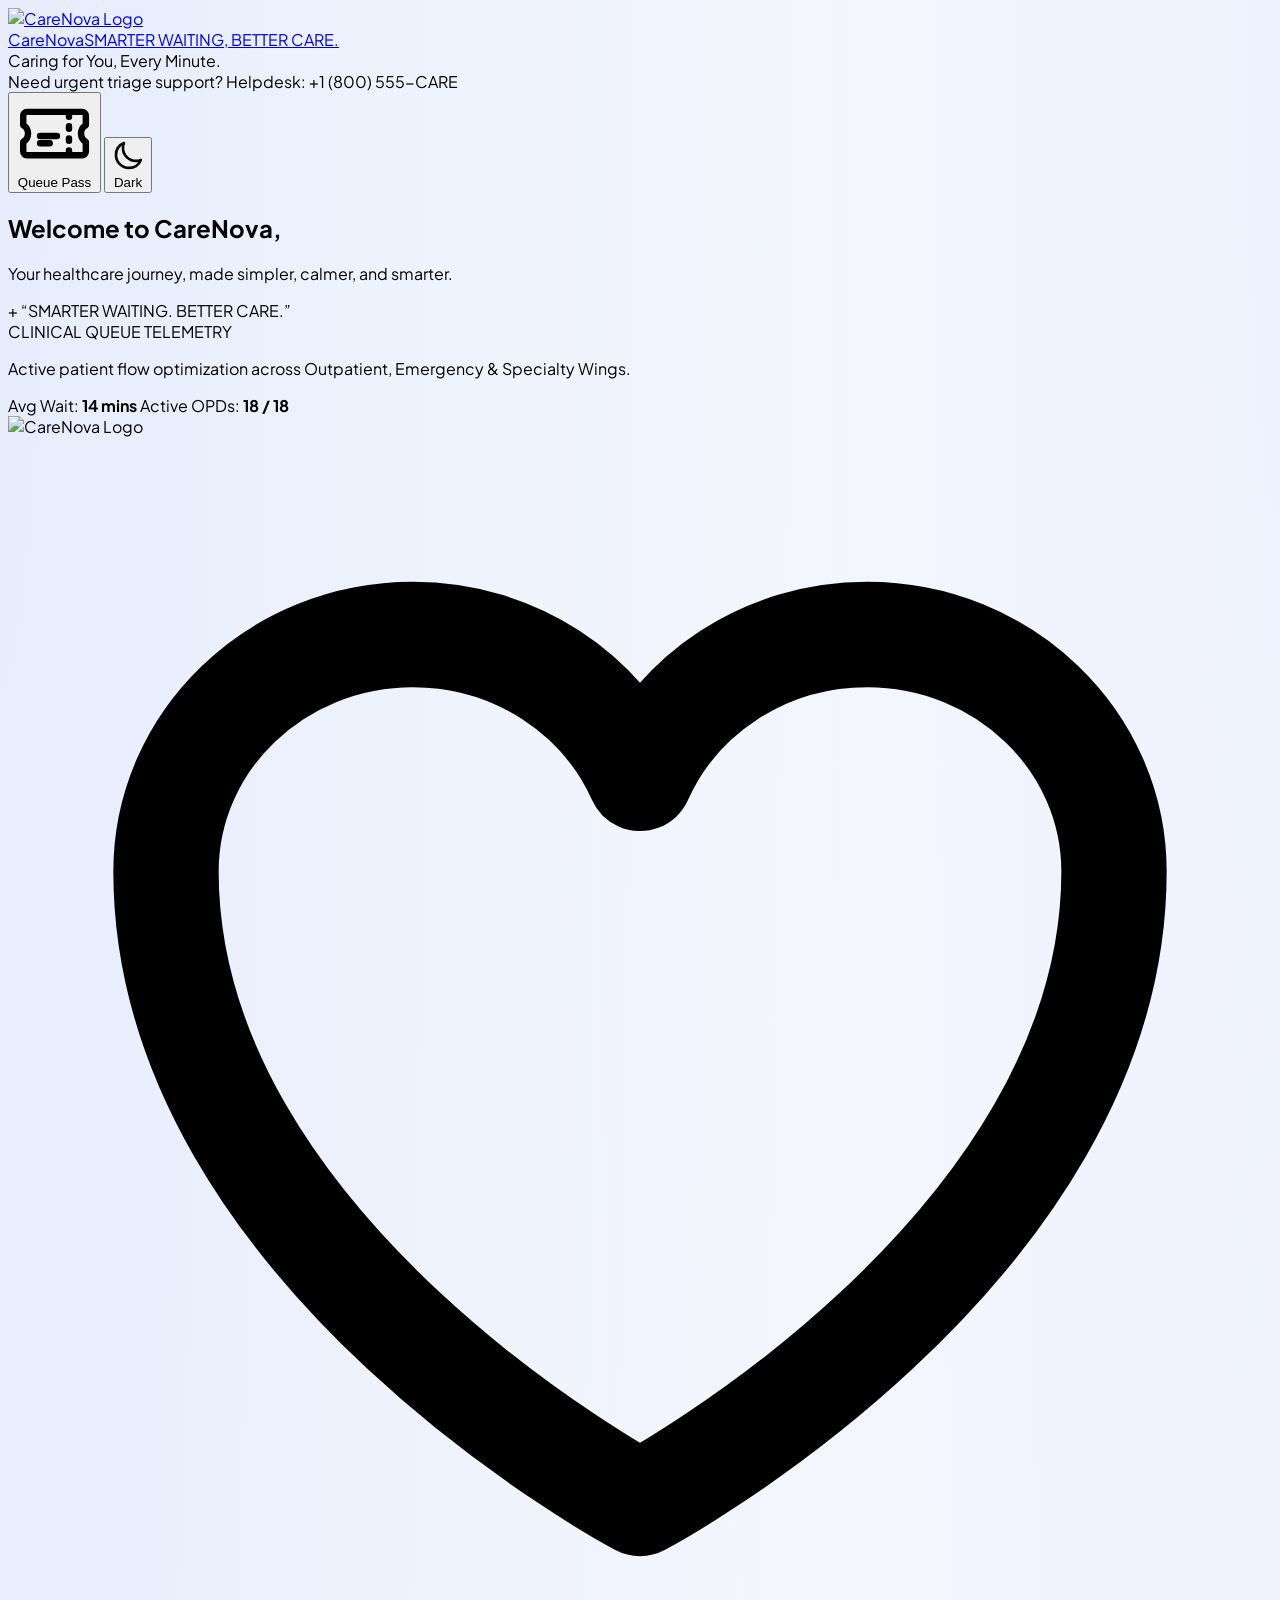
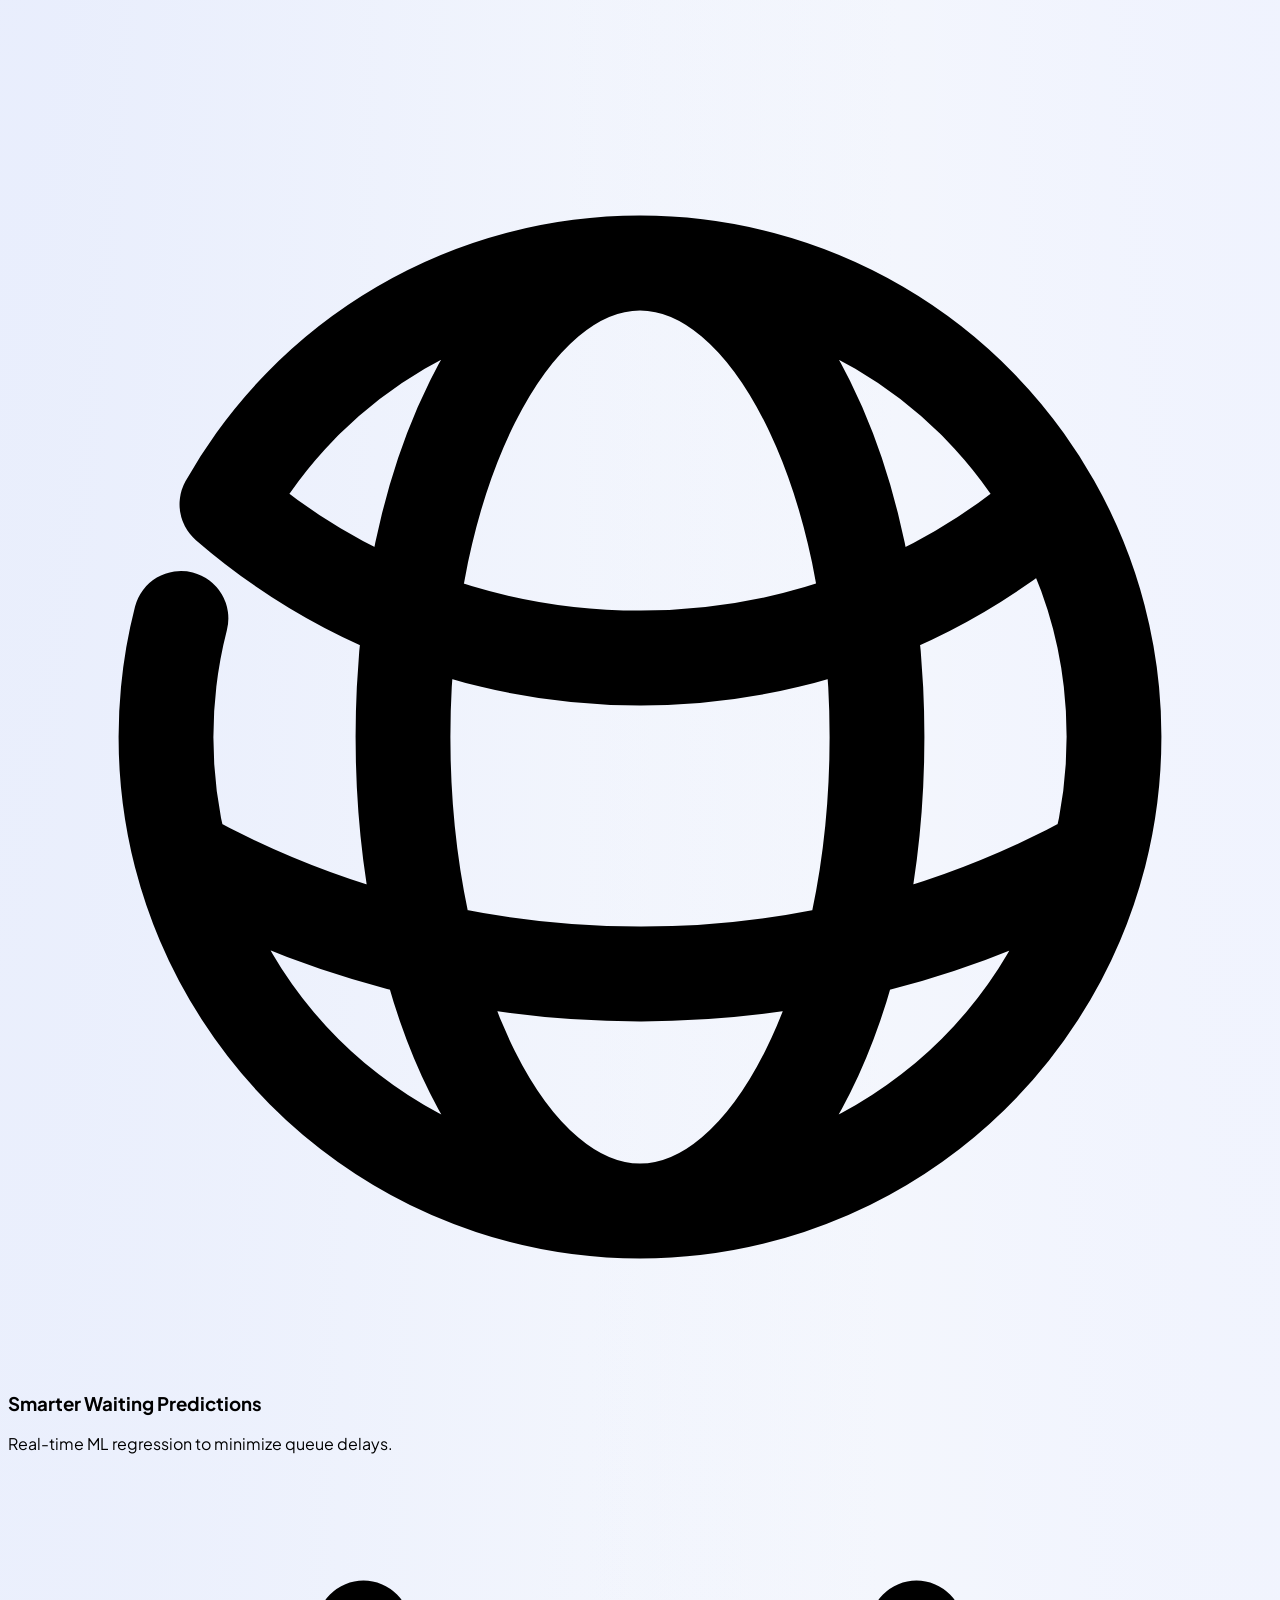
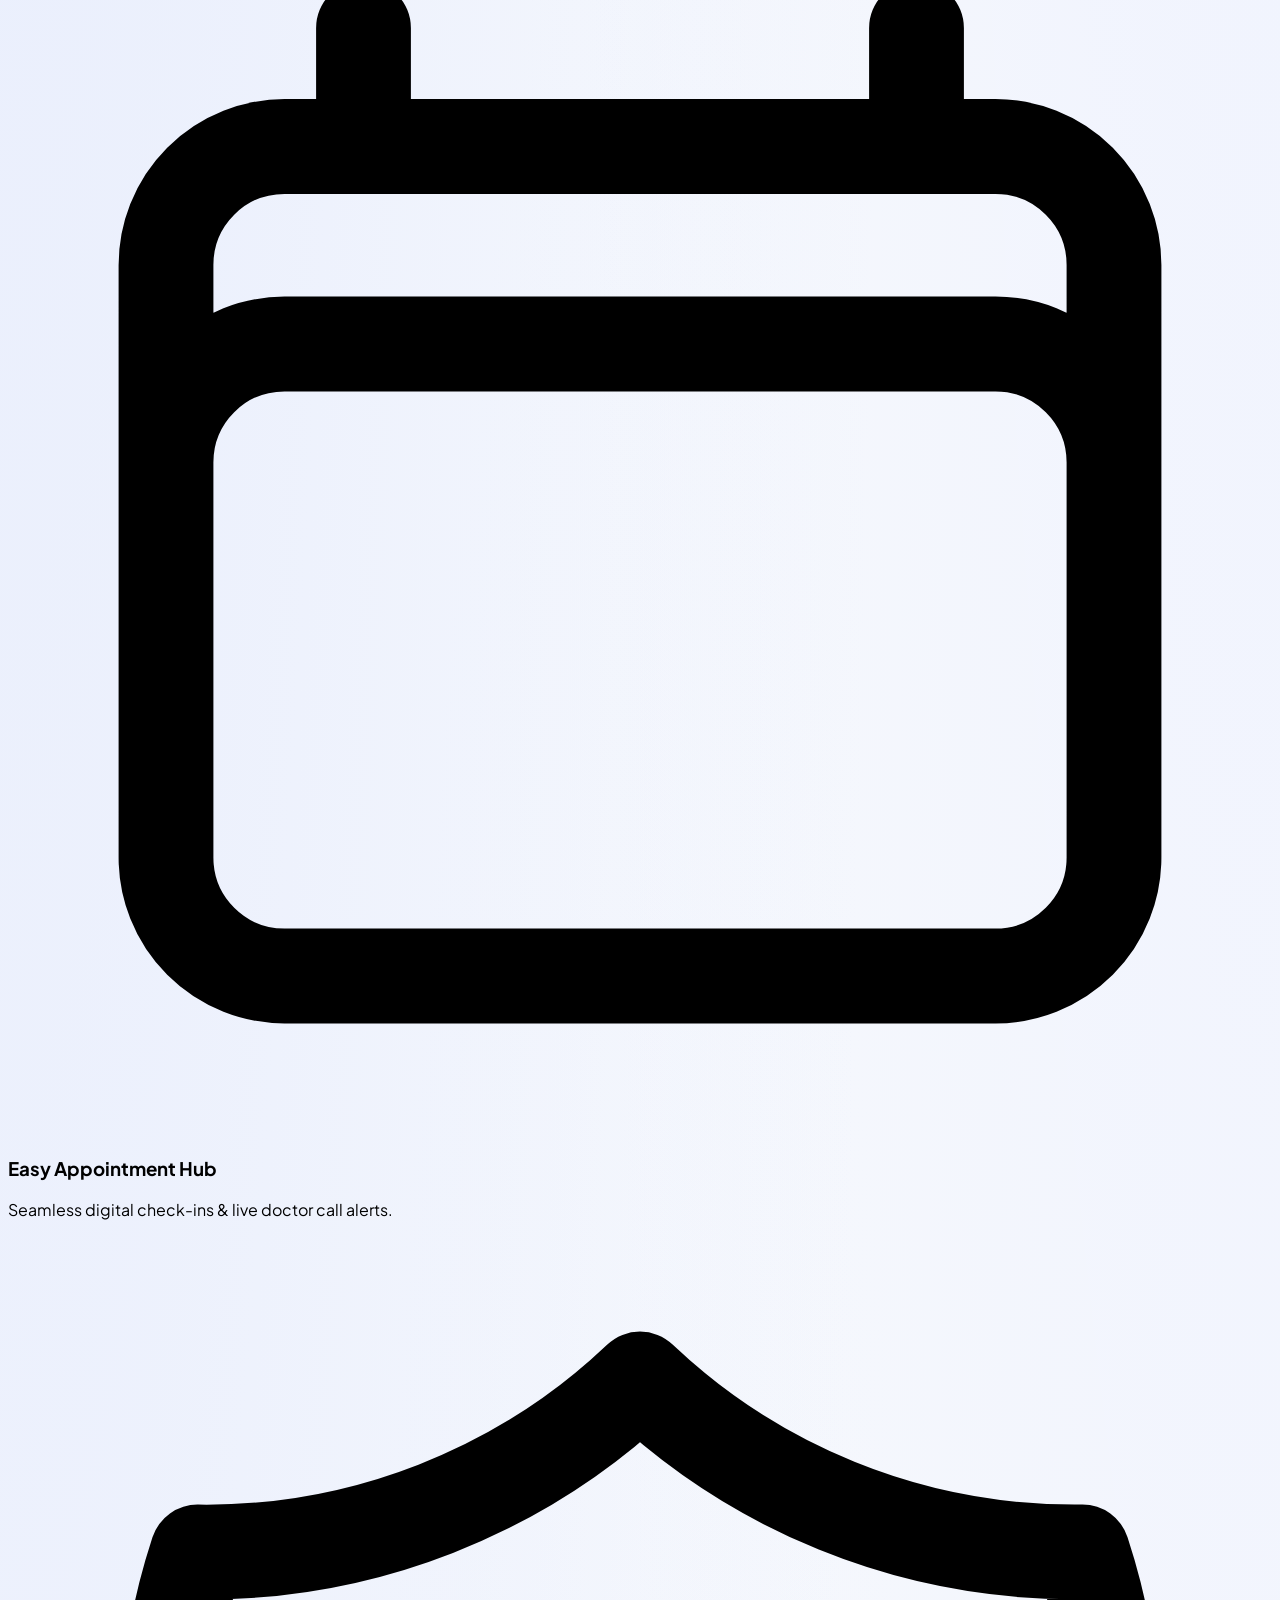
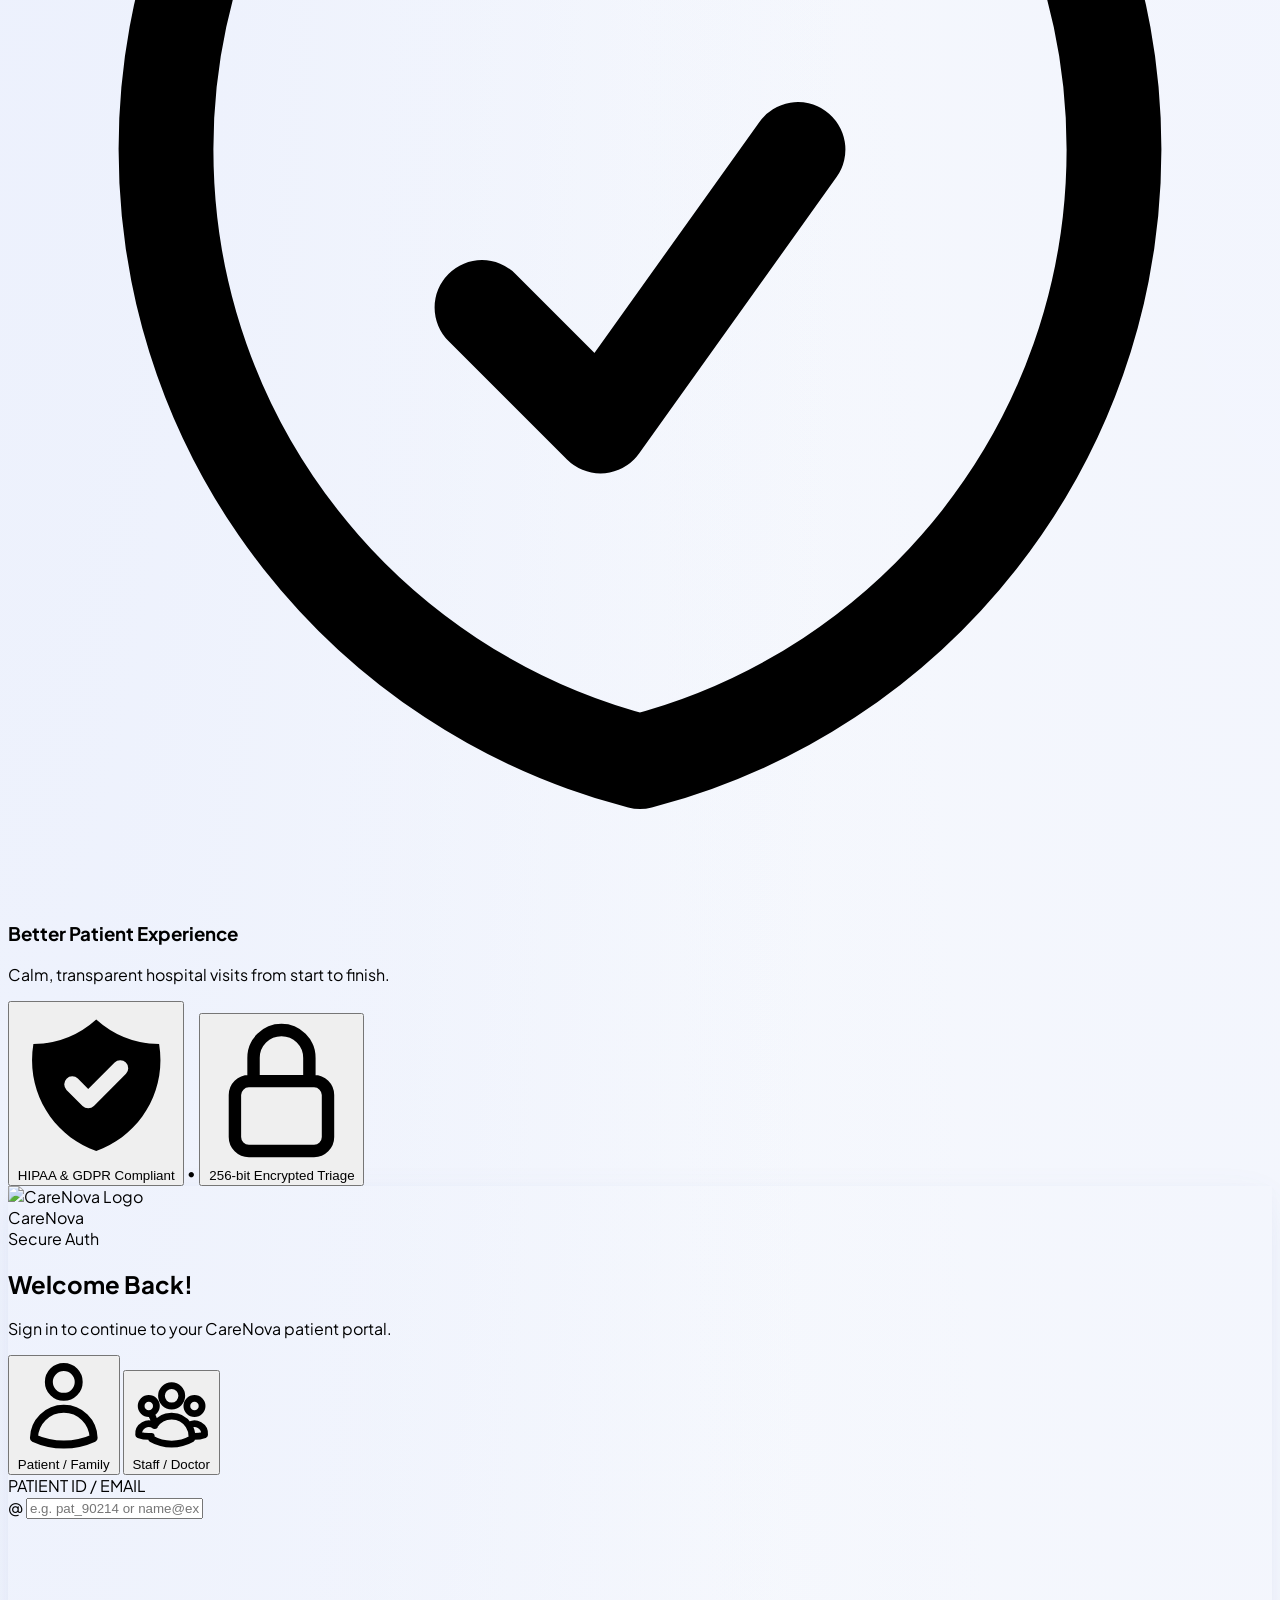
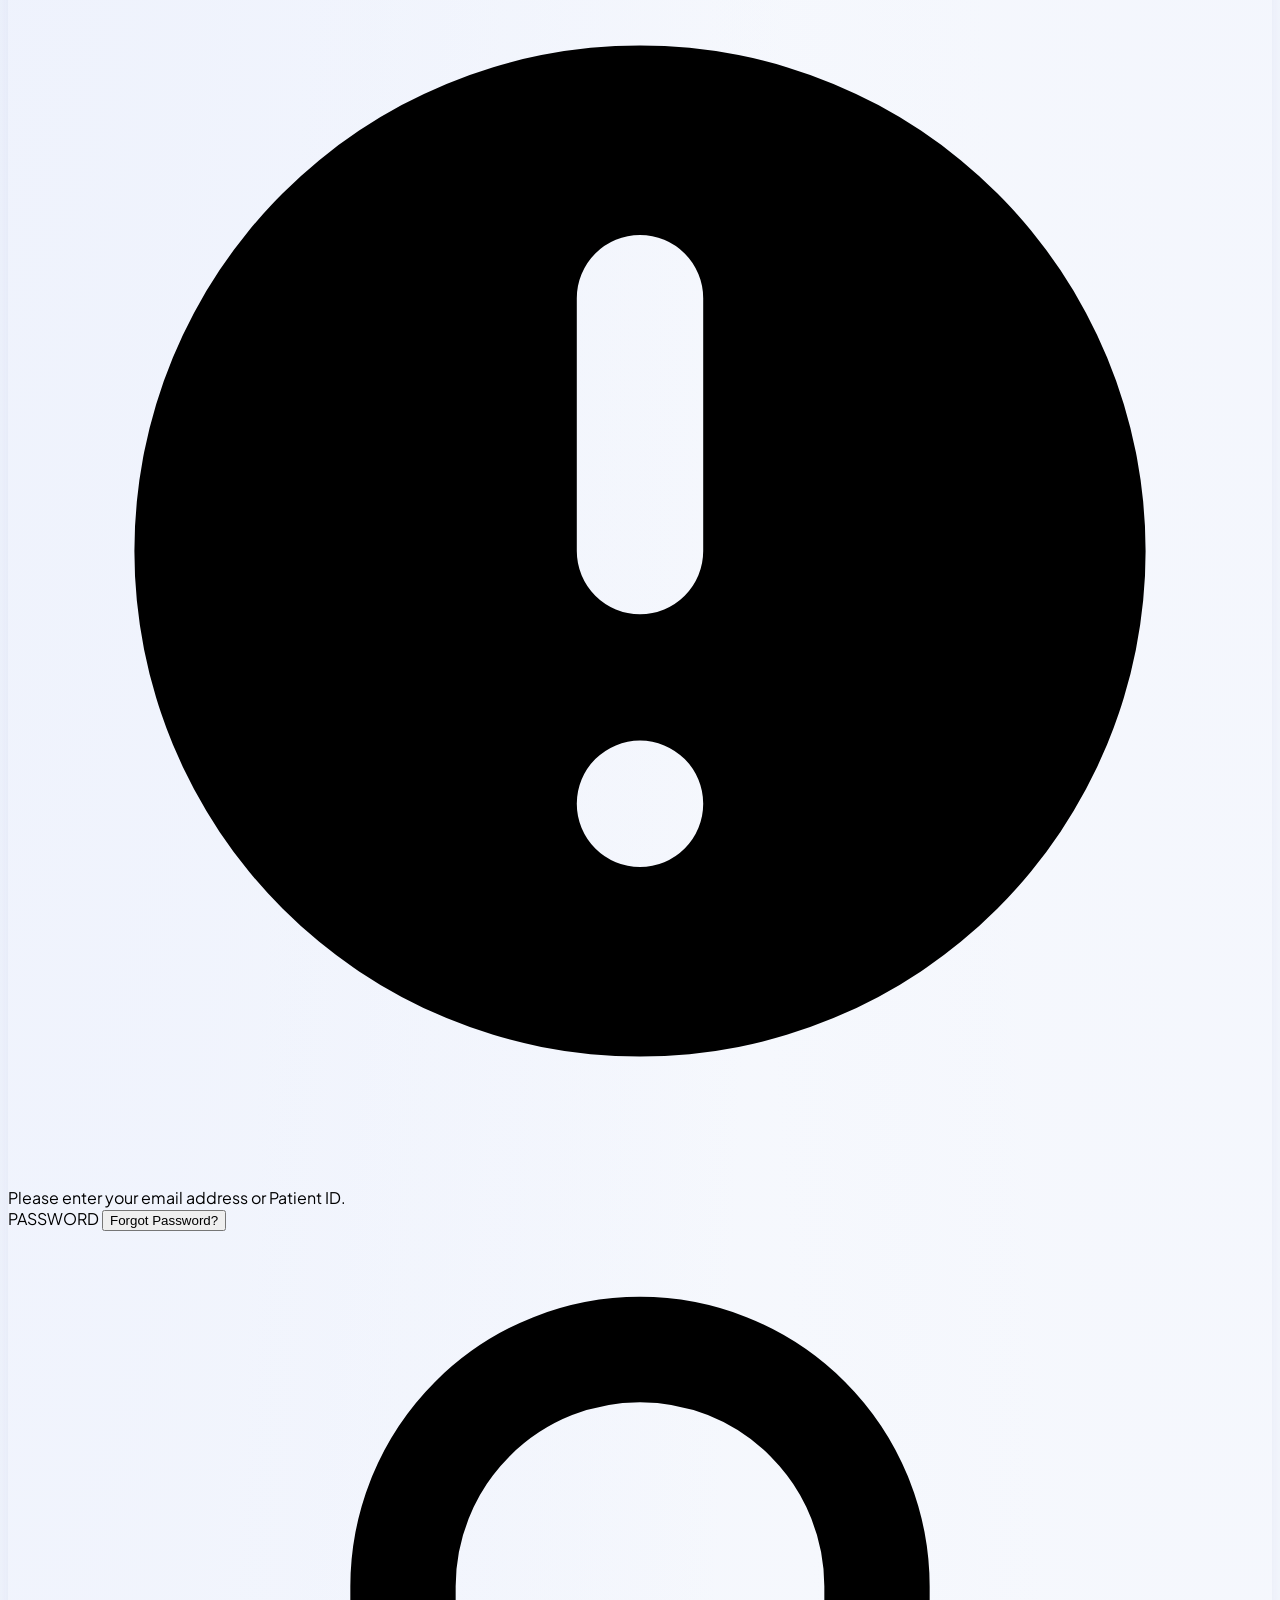
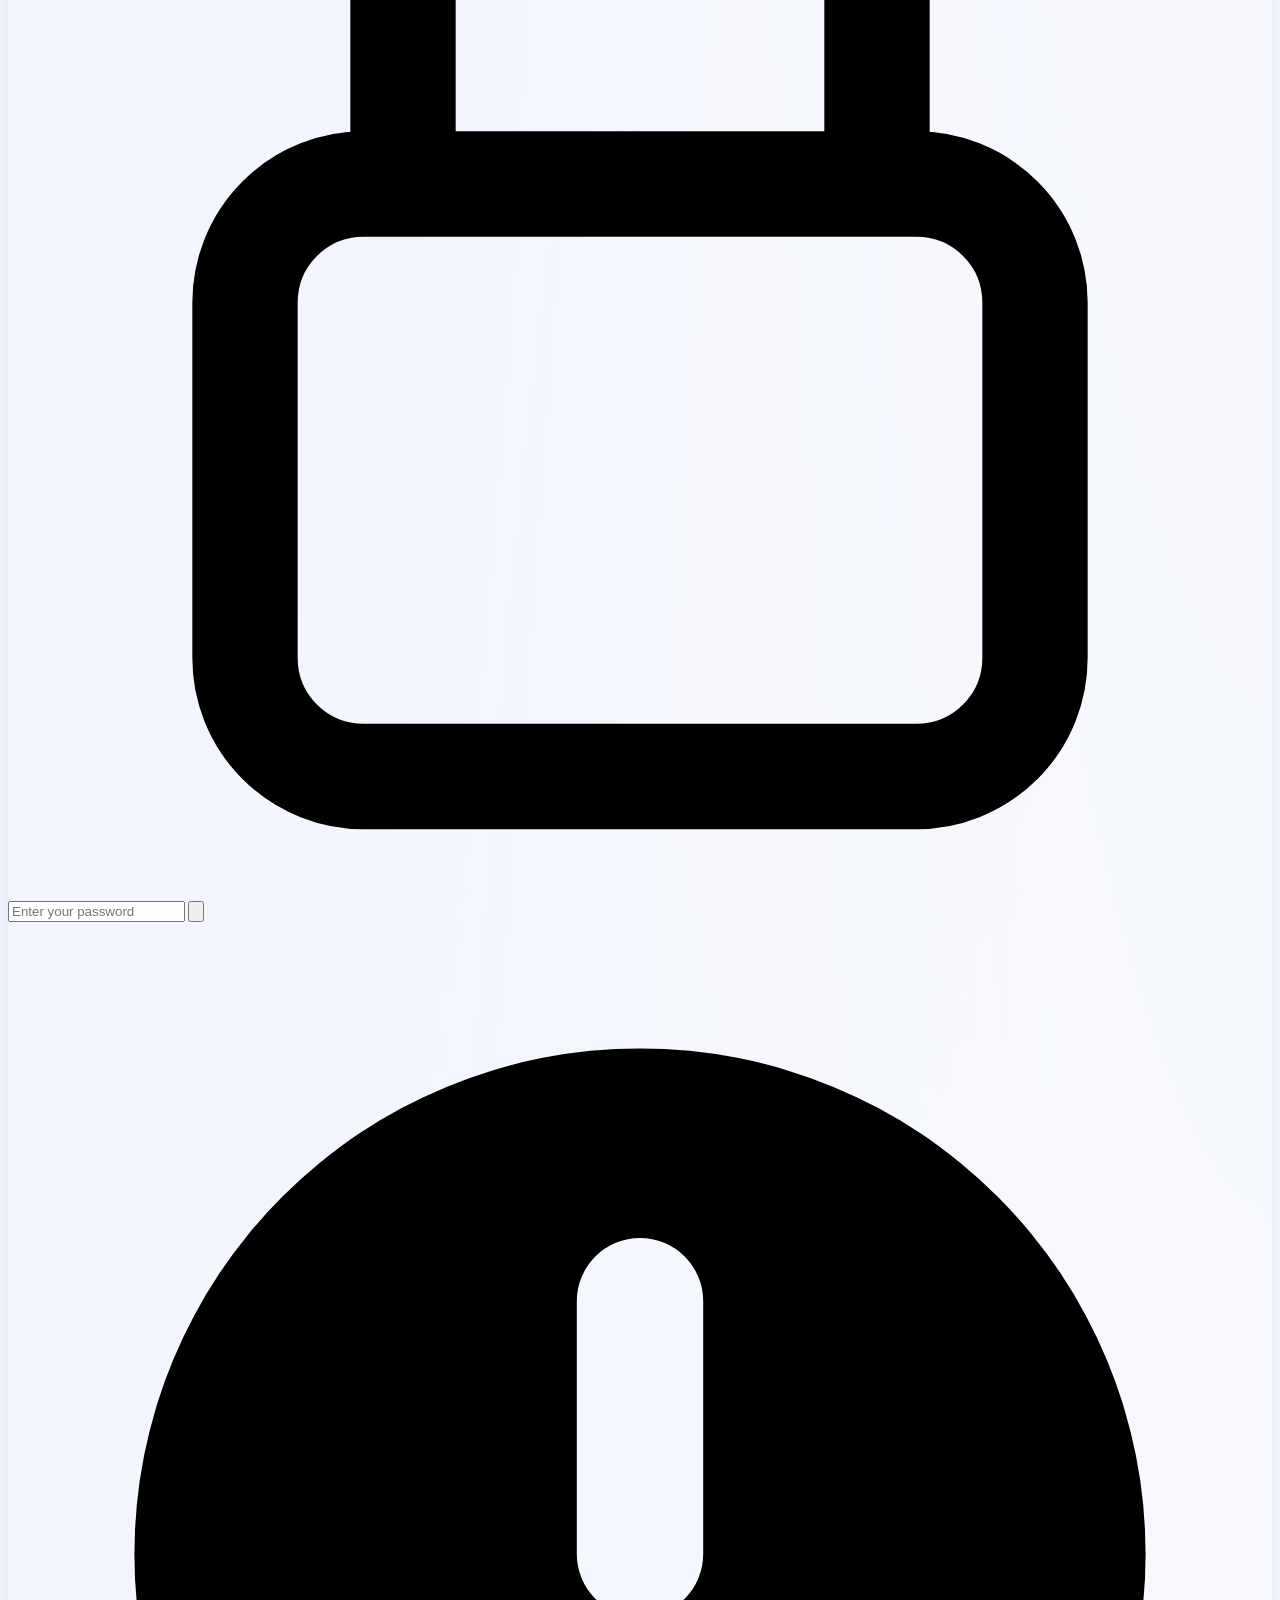
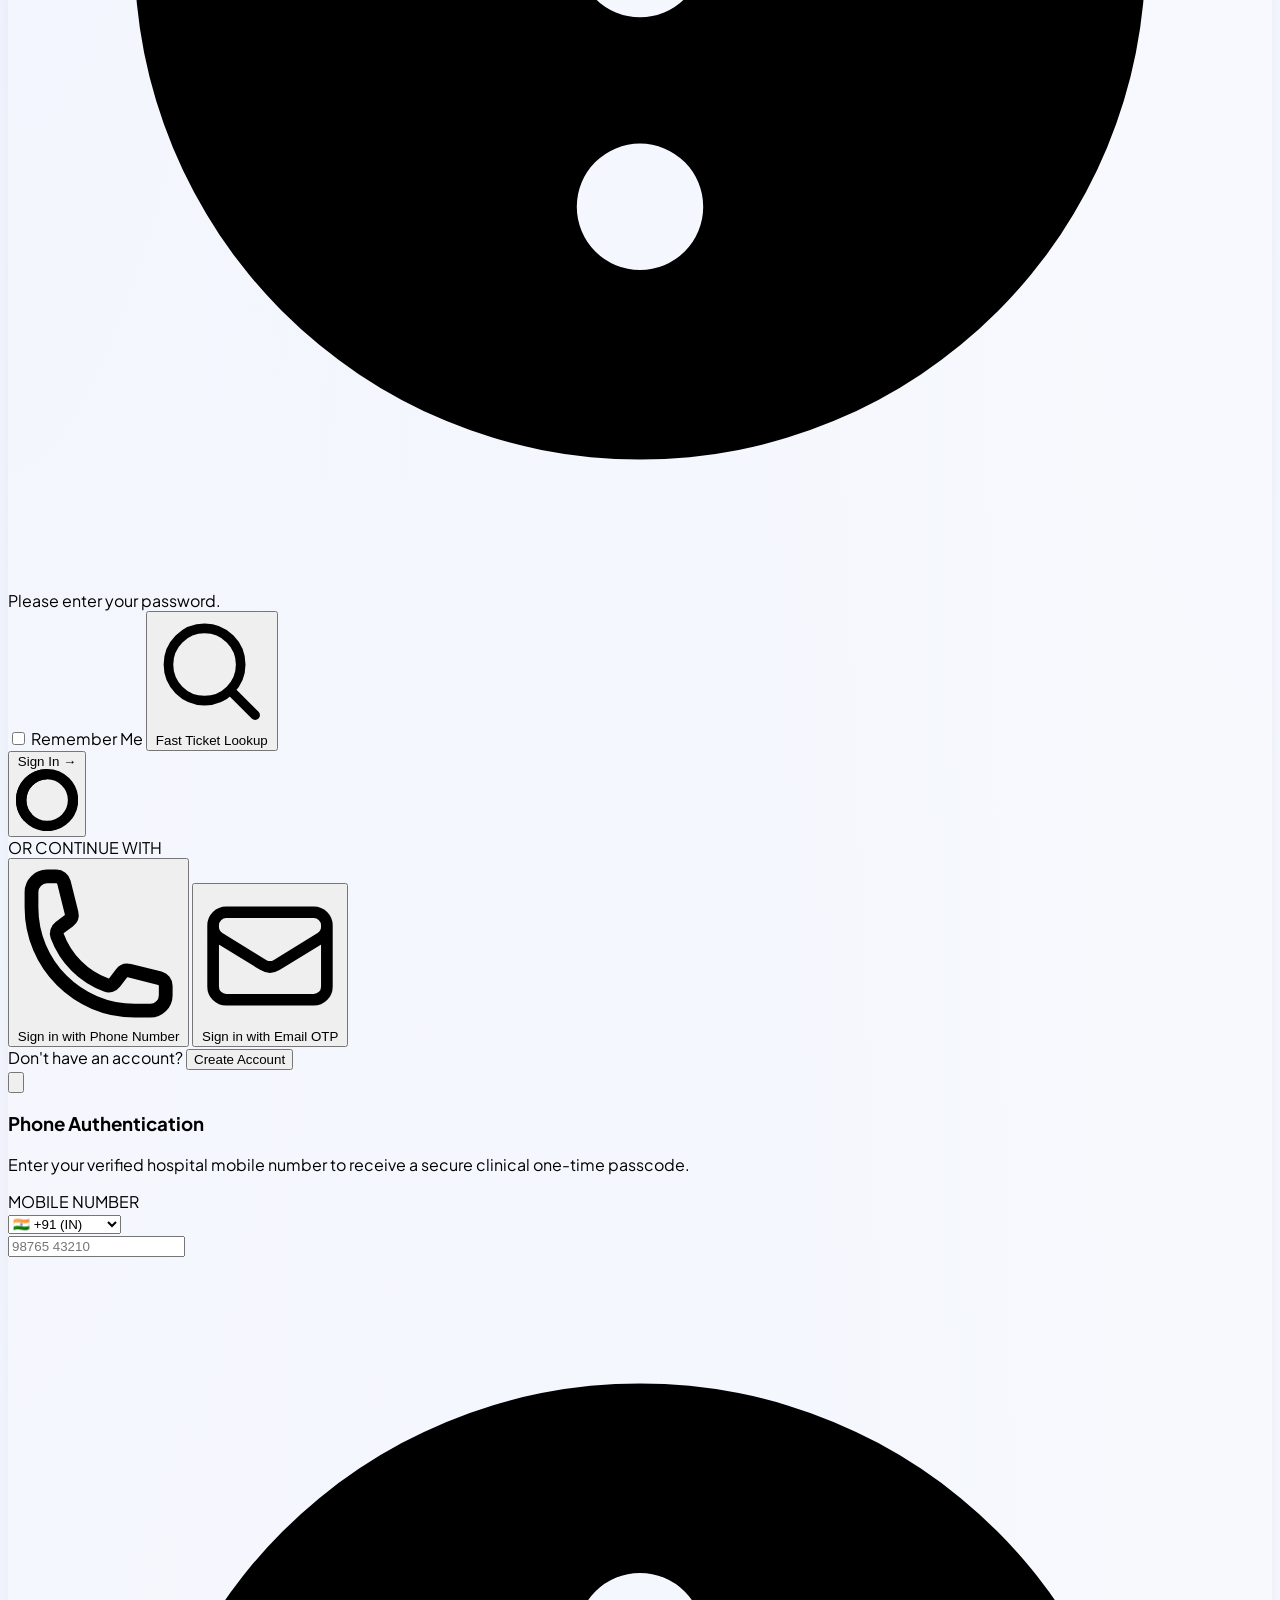
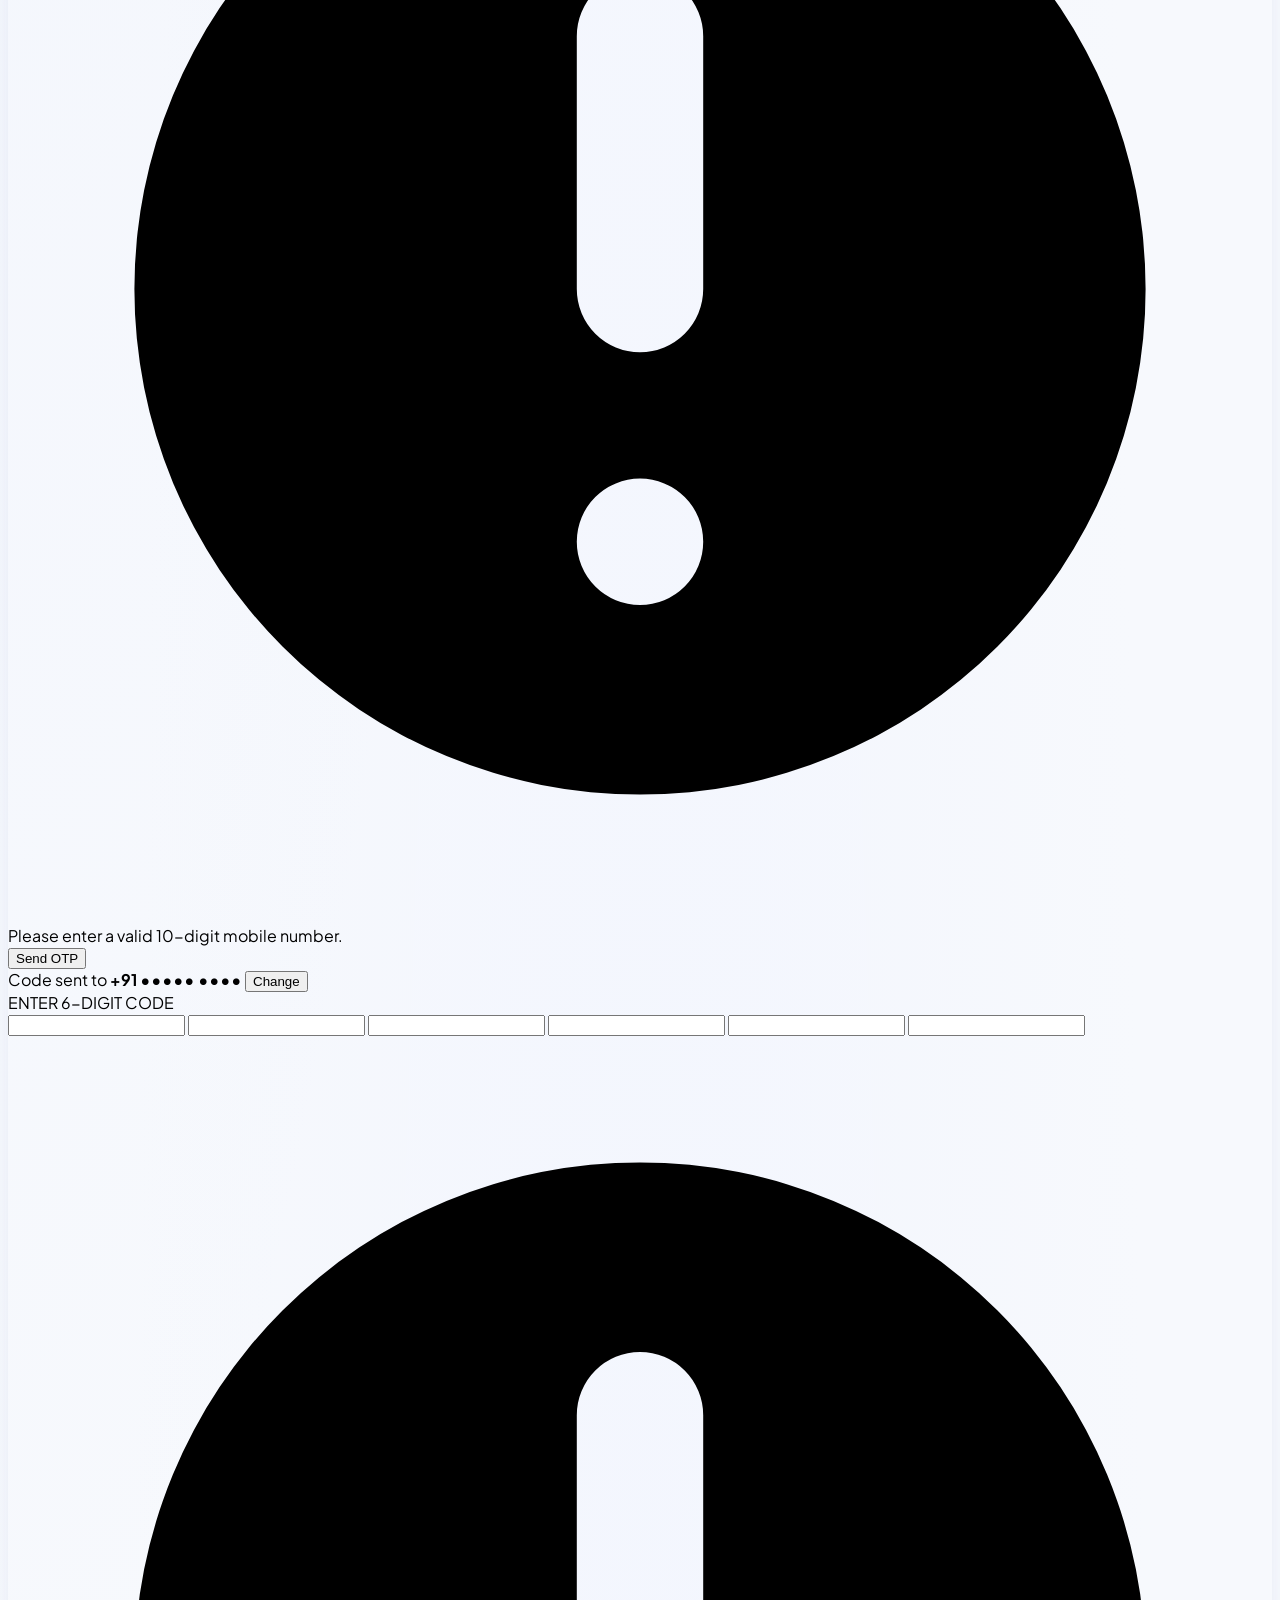
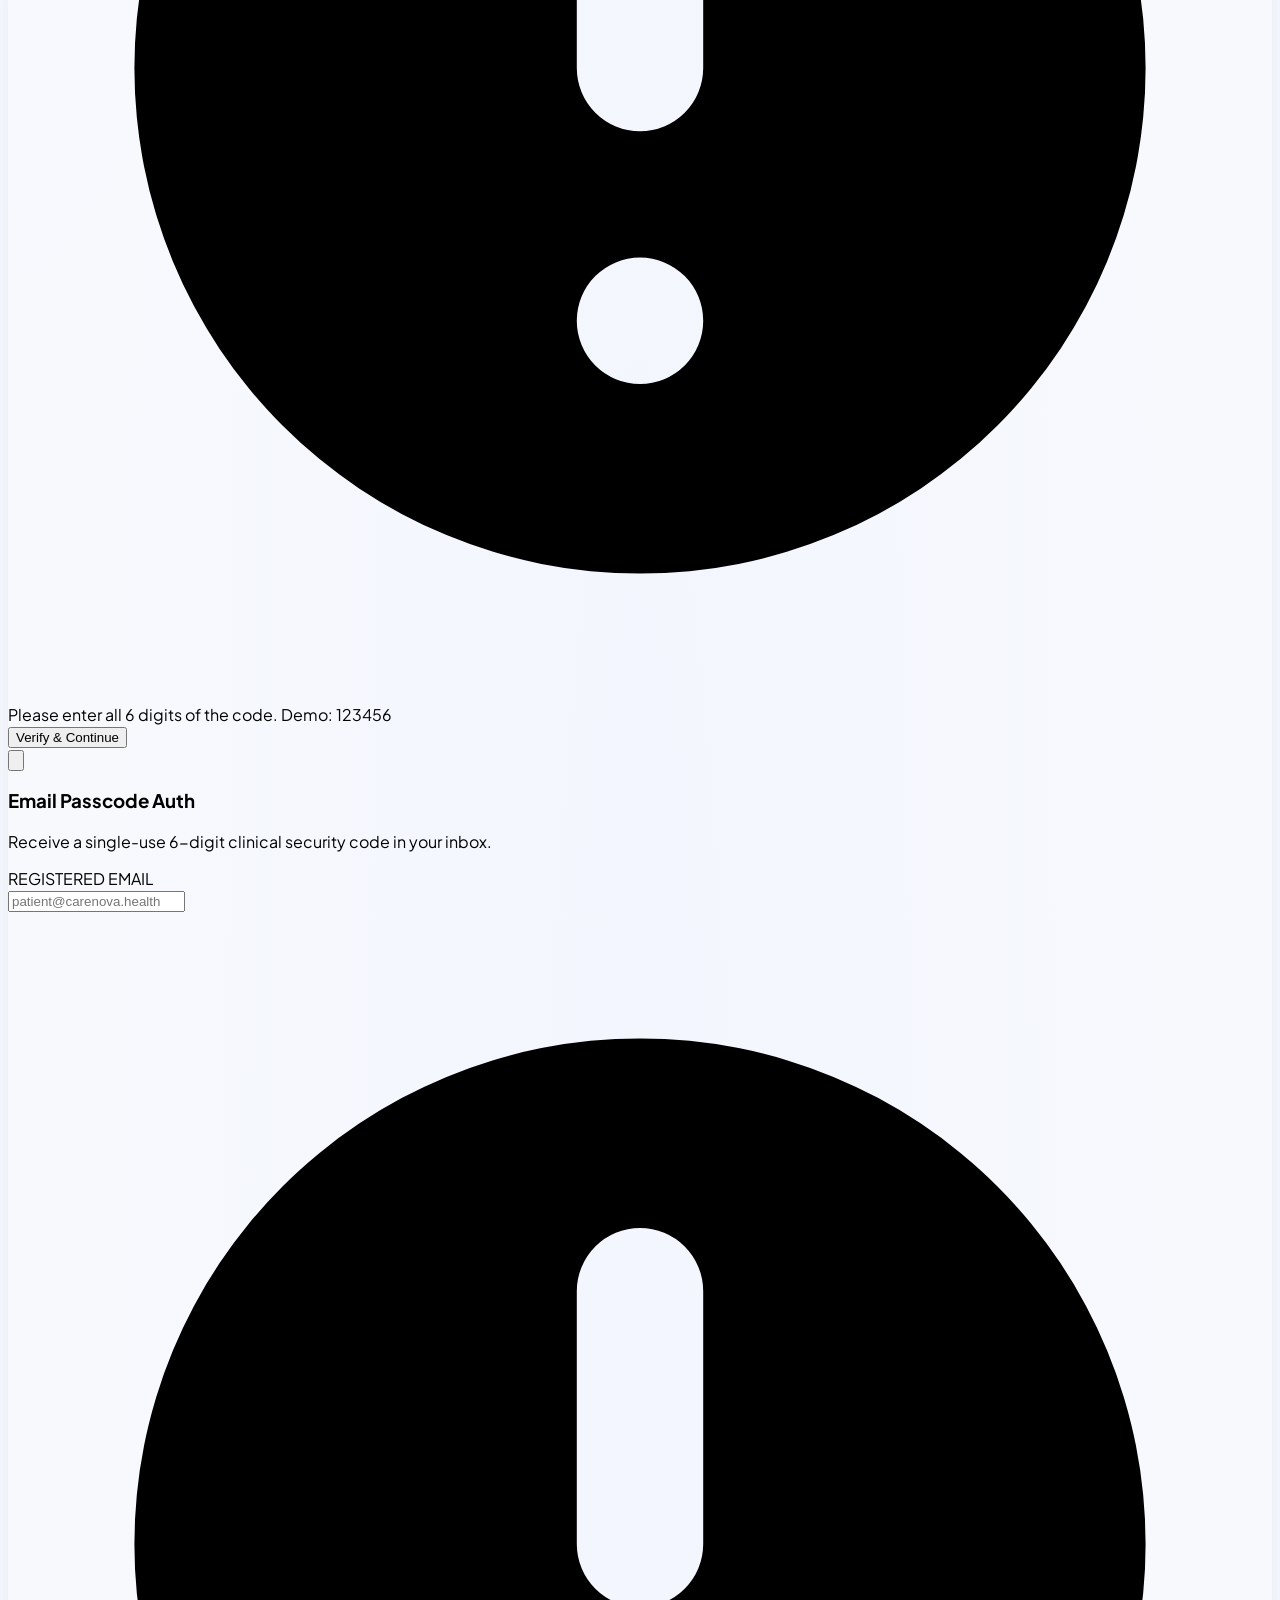
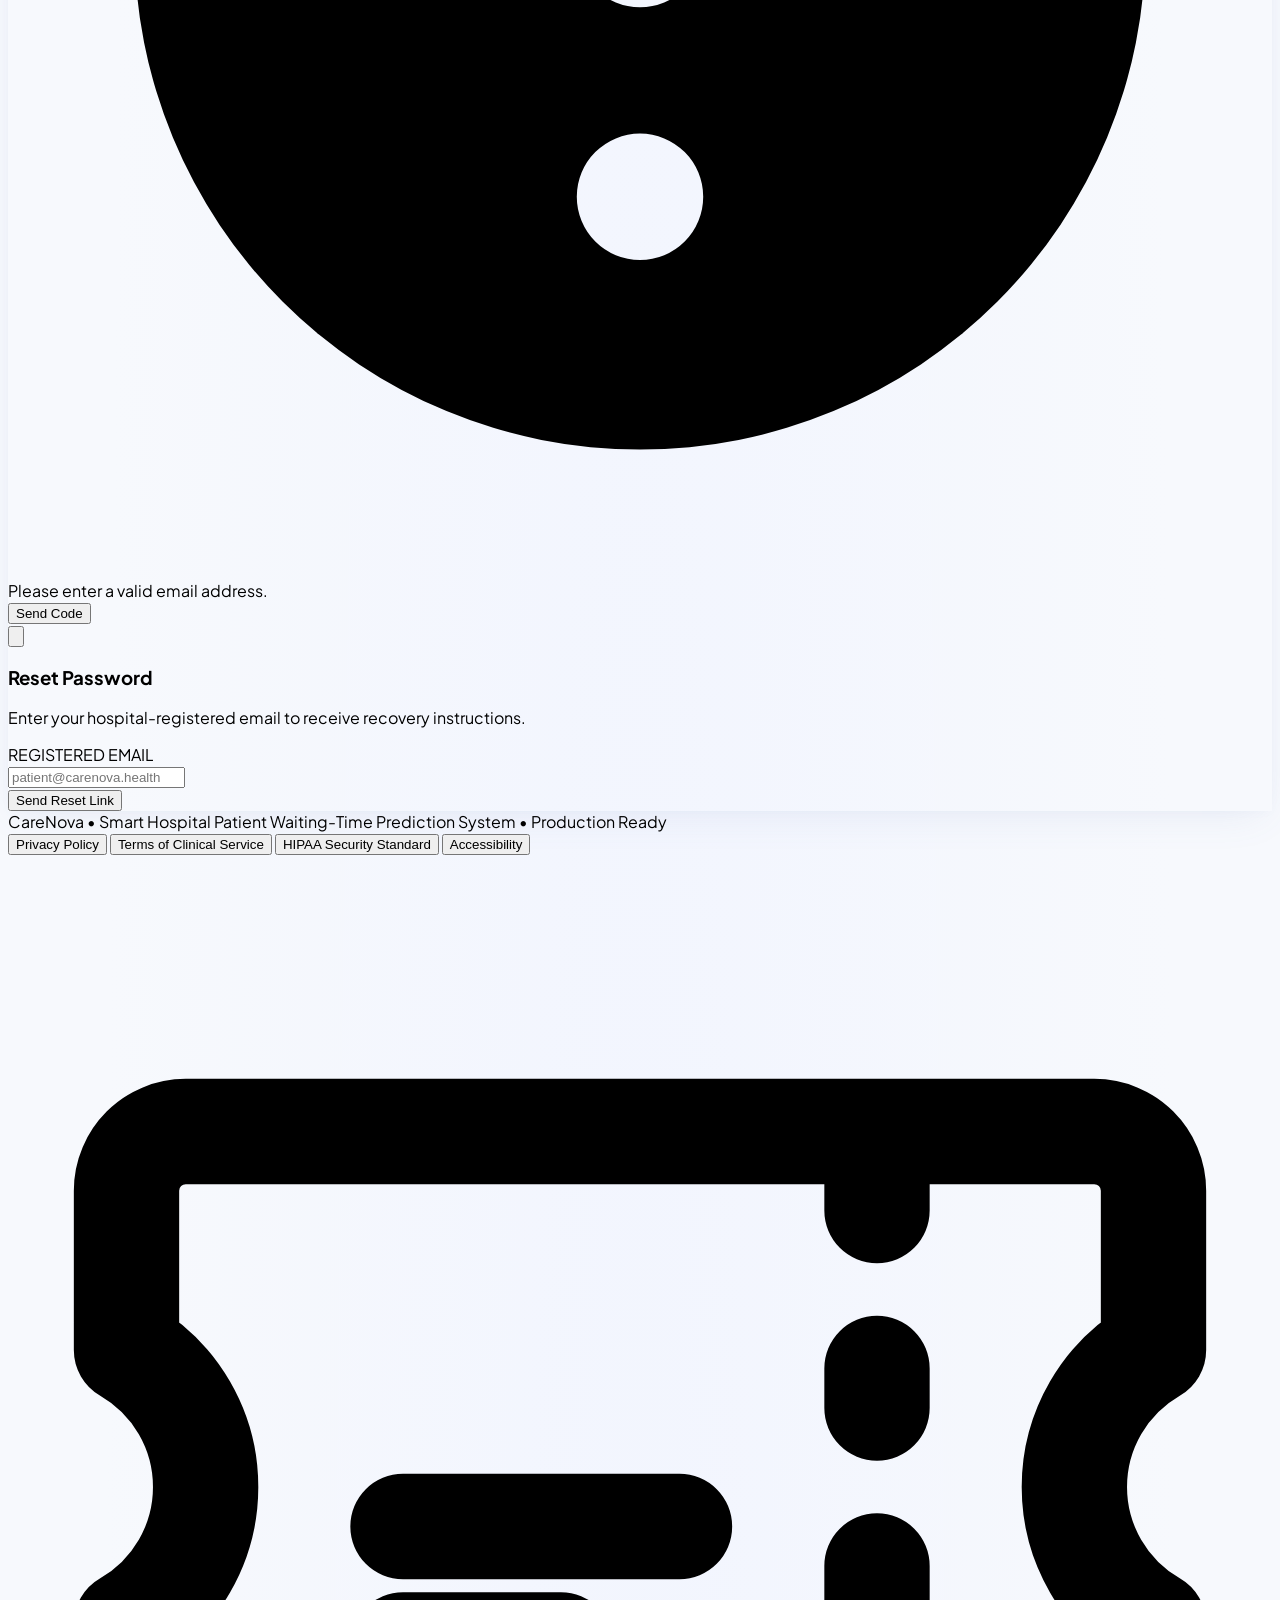
==== commit feba648a: "Update CareNova dashboard and application" ====
--- a/templates/index.html
+++ b/templates/index.html
@@ -705,13 +705,13 @@
       showToast(`Switched to ${targetDark ? 'Dark' : 'Light'} Mode`, 'info');
     };
 
-    // Initialize: default to Dark mode per IMAGE_4 request
+    // Always open in Light mode. The user can still switch themes while the page is open.
     (function() {
       try {
-        const saved = localStorage.getItem('carenova_theme');
-        applyTheme(saved ? saved === 'dark' : true);
+        localStorage.setItem('carenova_theme', 'light');
+        applyTheme(false);
       } catch (e) {
-        applyTheme(true);
+        applyTheme(false);
       }
     })();
 
